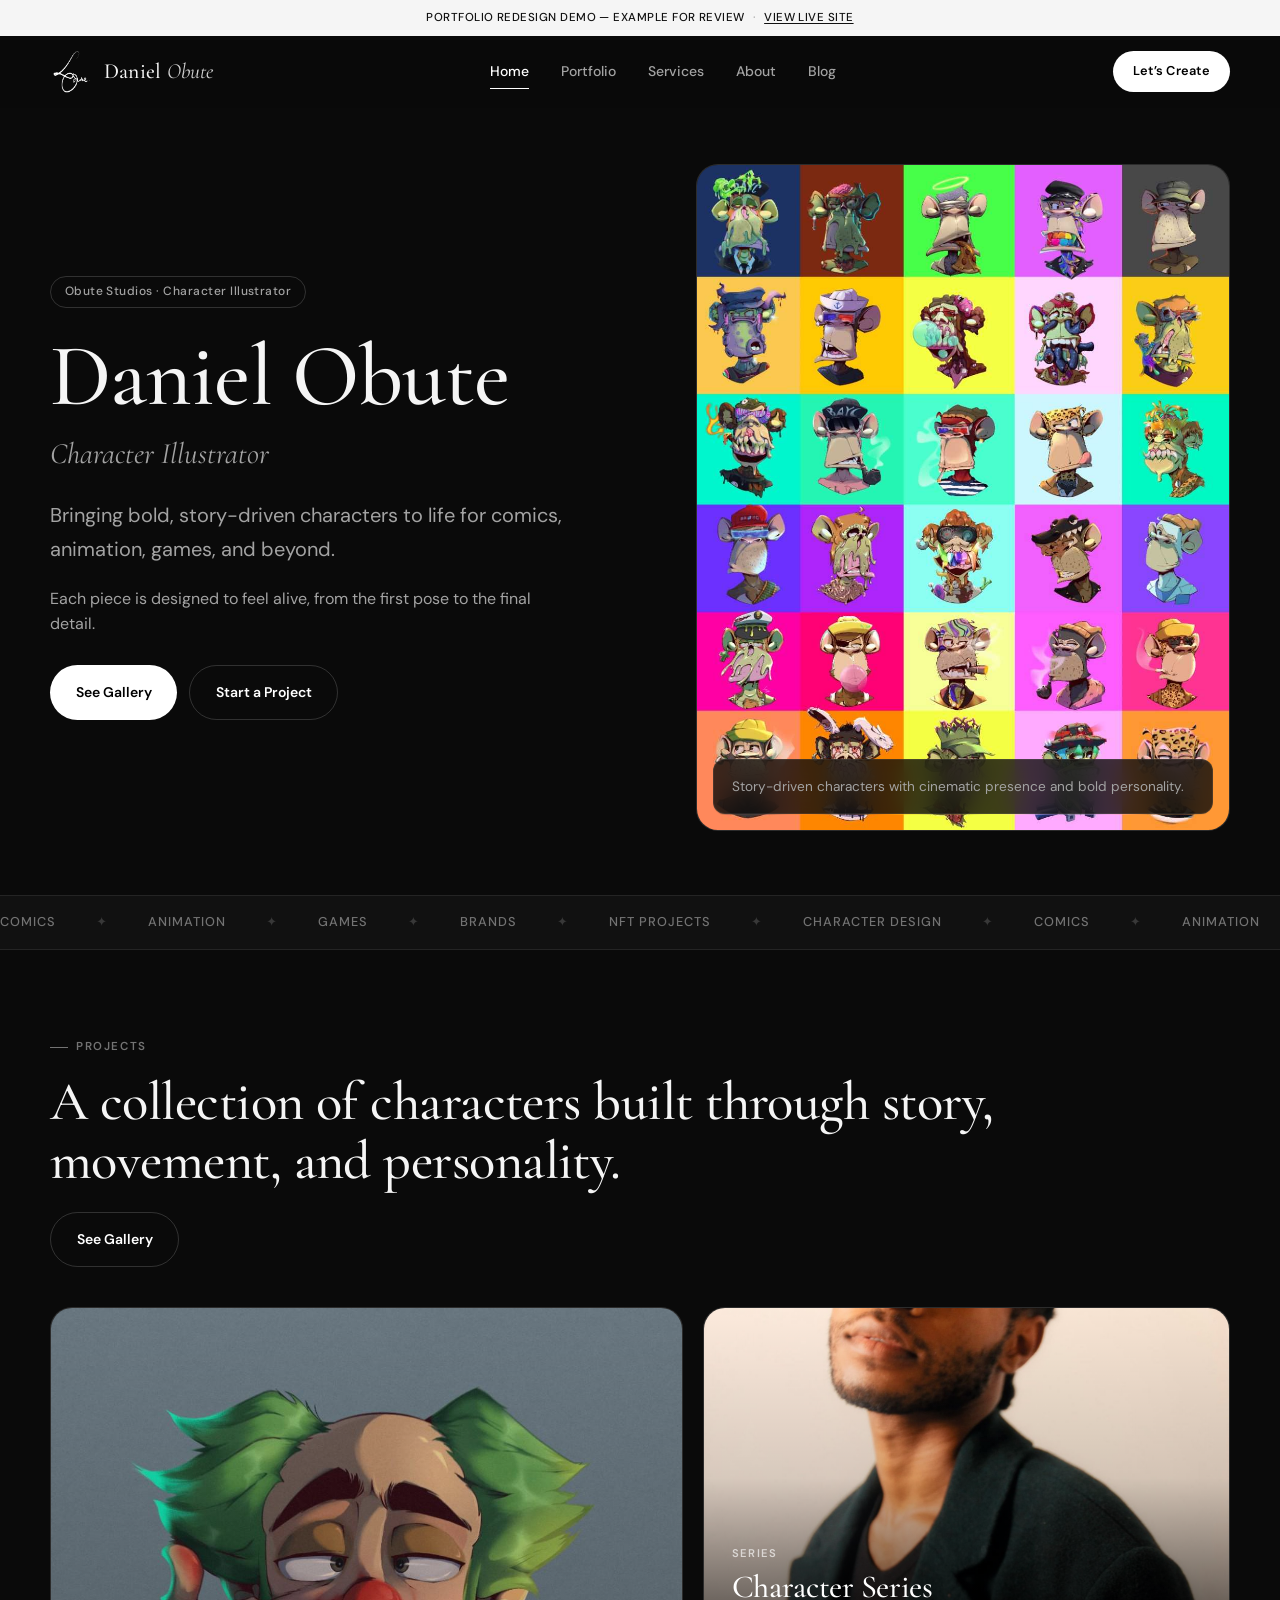
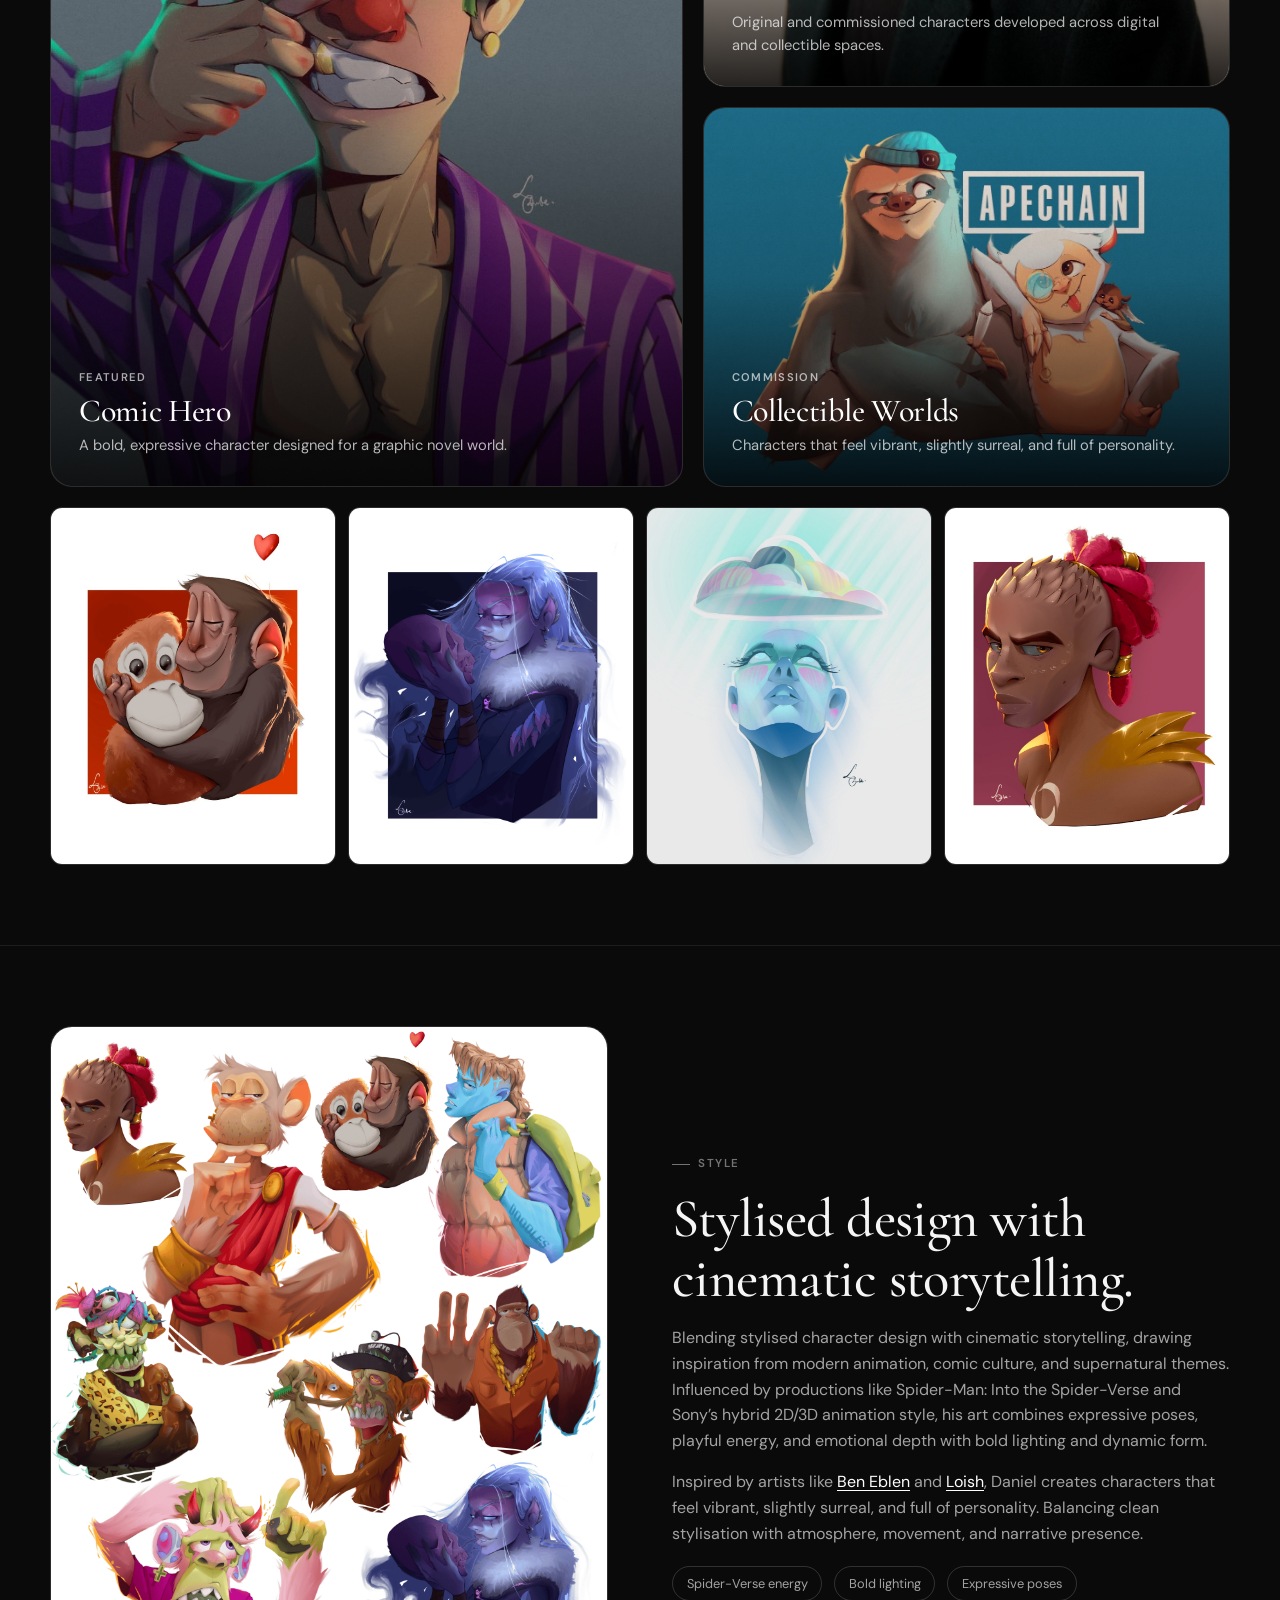
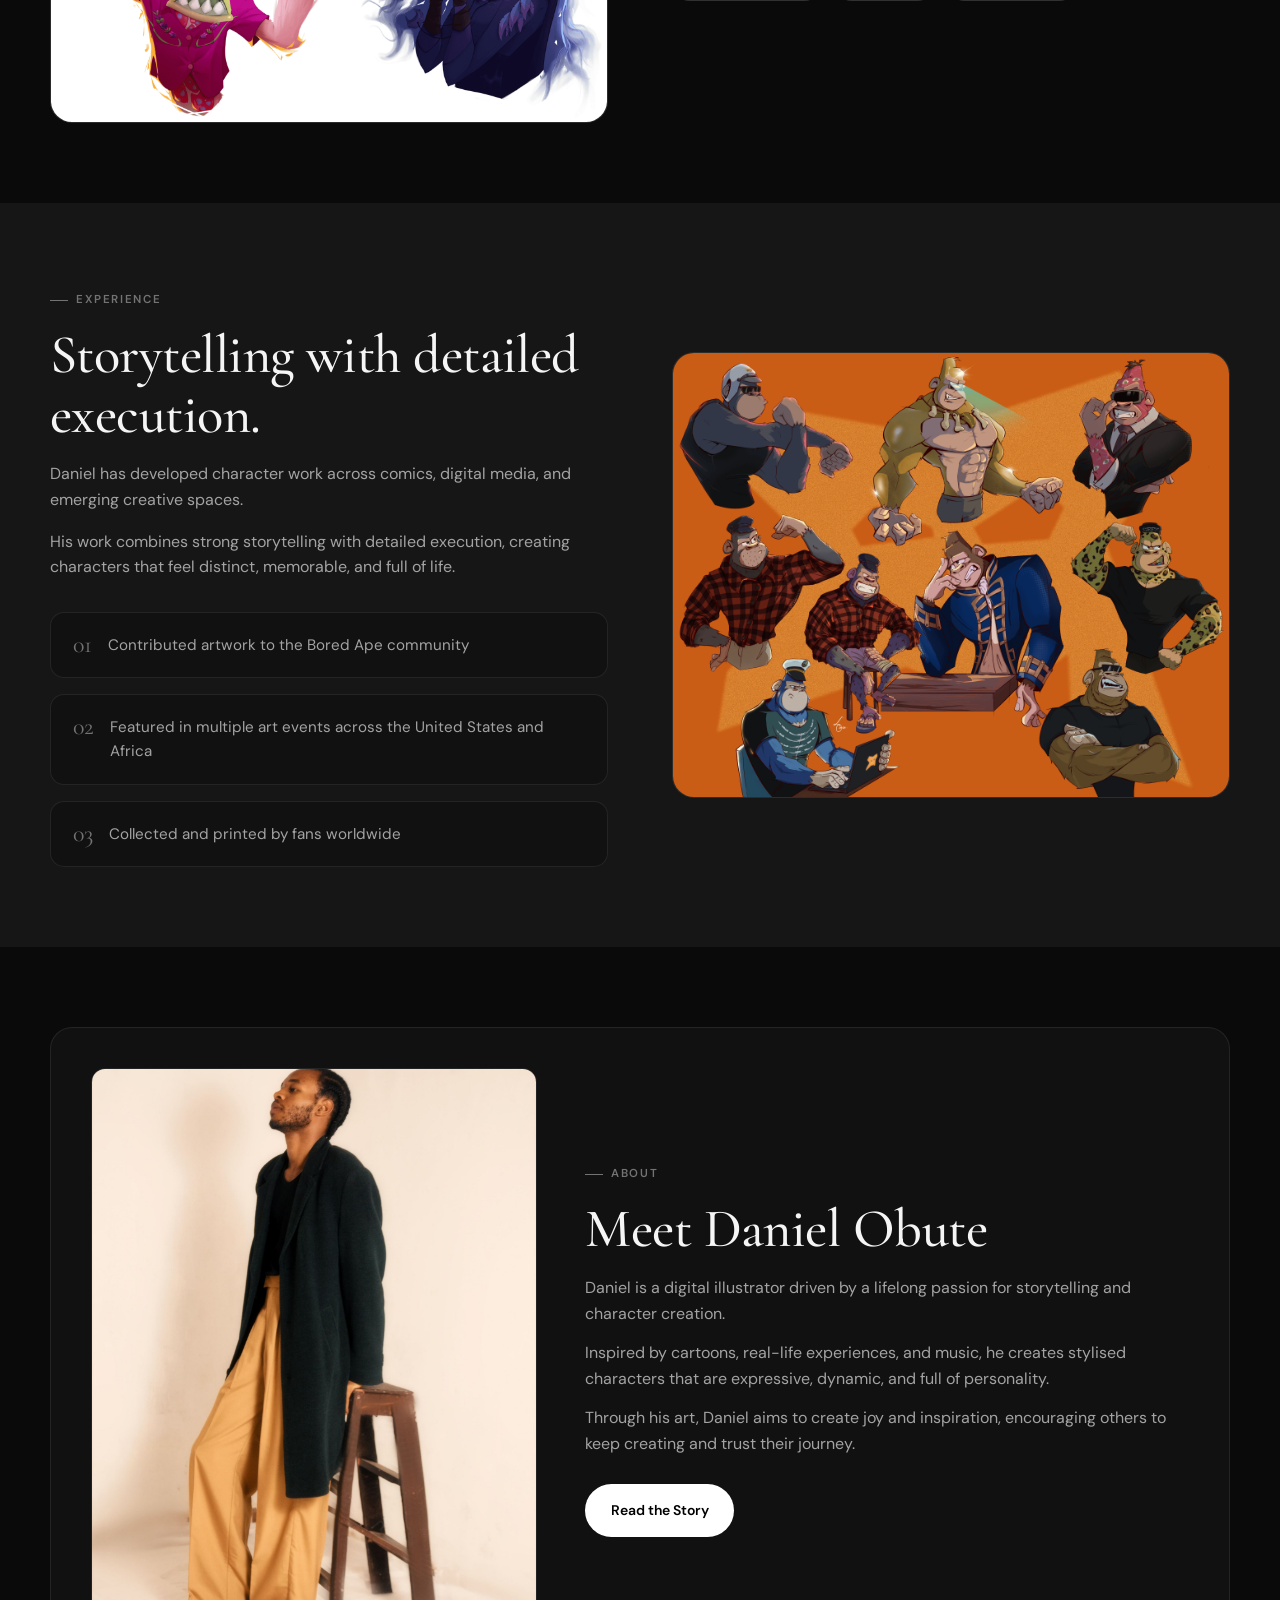
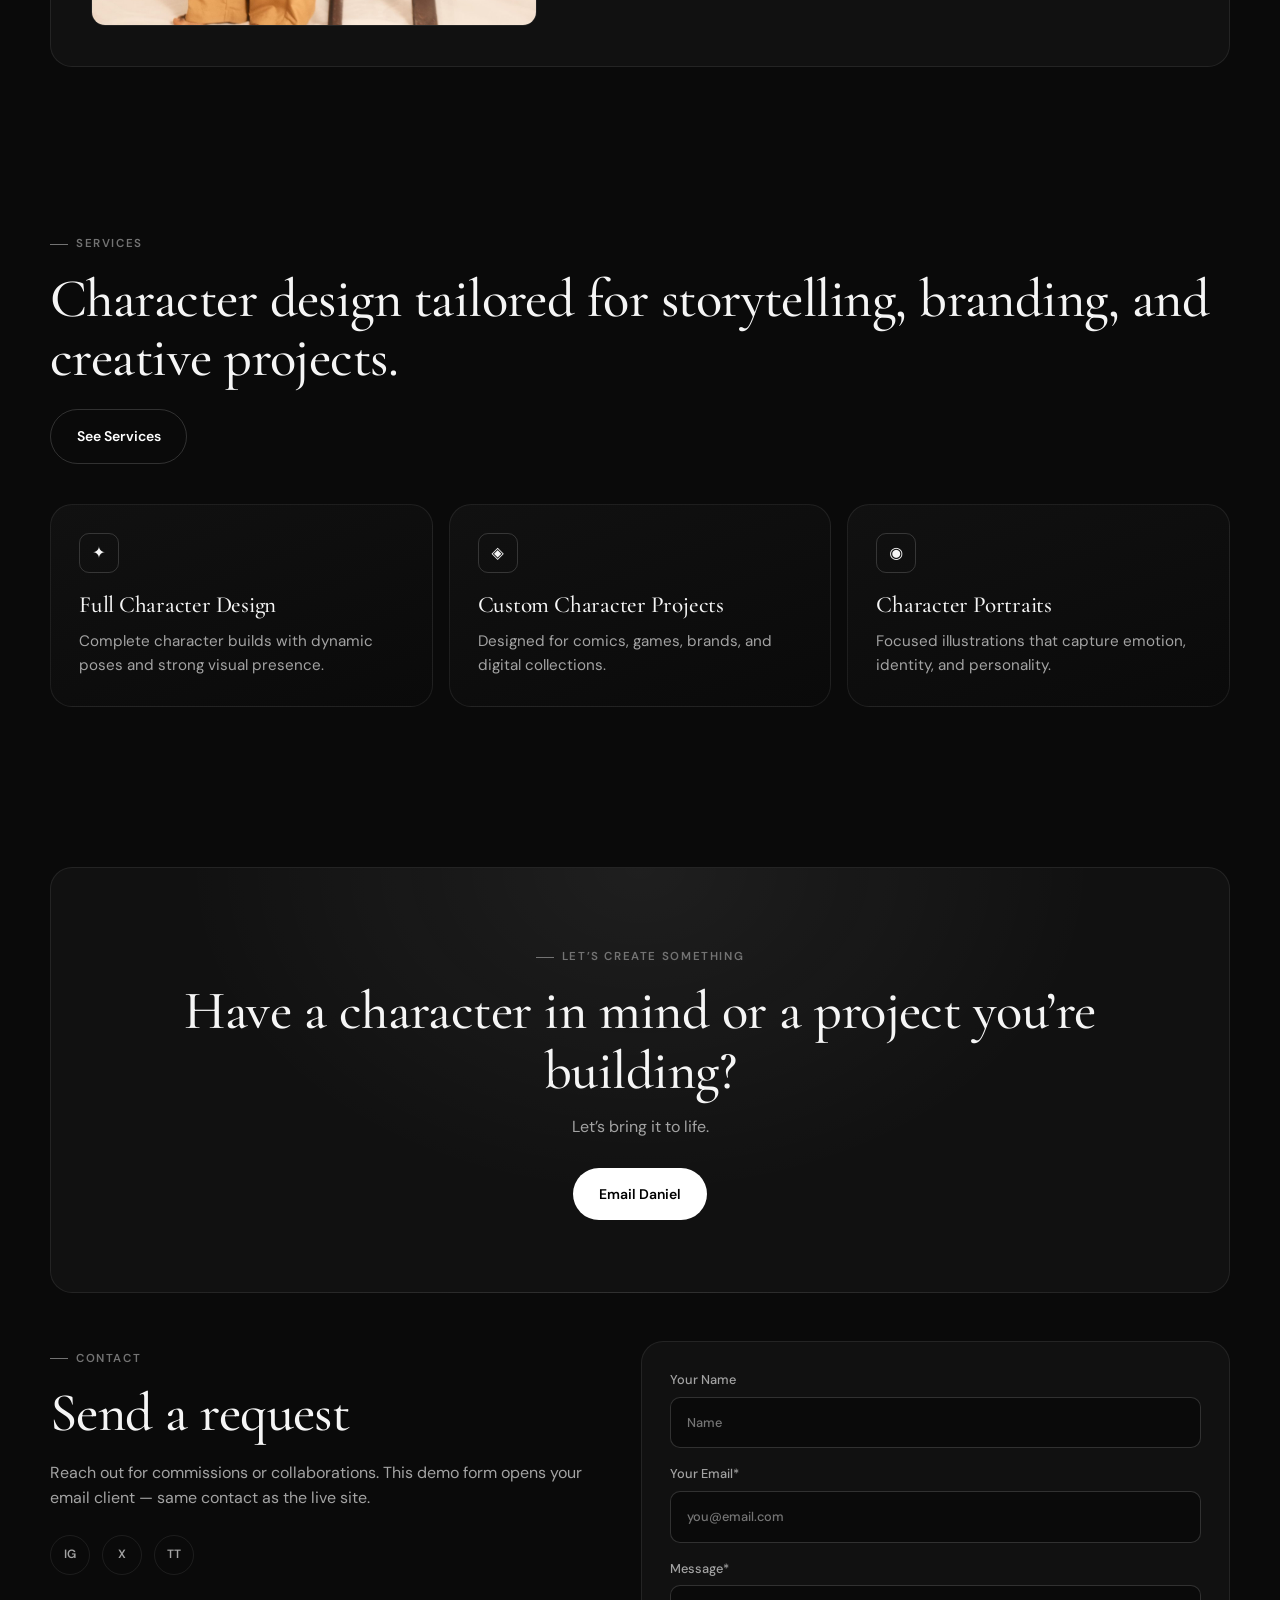
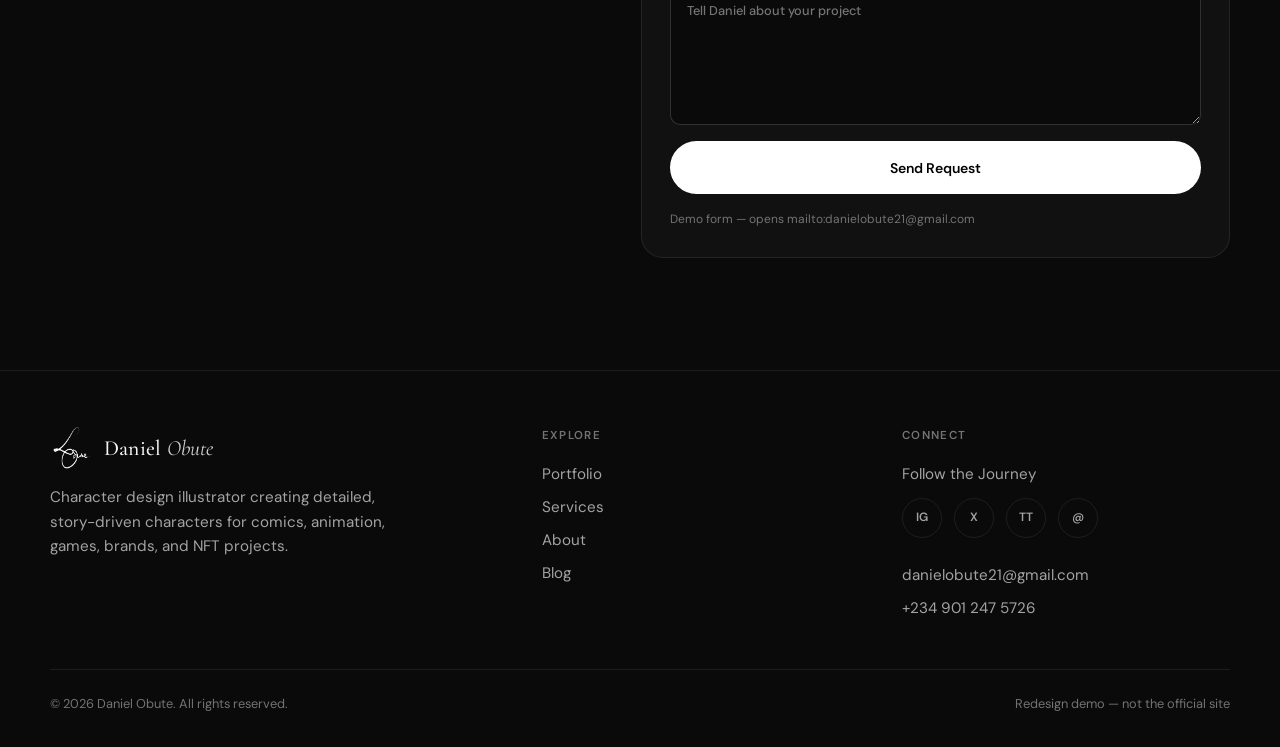
==== index.html @ 7ba425a8 "Premium portfolio redesign demo for Daniel Obute Static site reusing all original artwork from danie" ====
<!DOCTYPE html>
<html lang="en">
<head>
  <meta charset="utf-8" />
  <meta name="viewport" content="width=device-width, initial-scale=1" />
  <title>Daniel Obute — Character Design | Portfolio Redesign Demo</title>
  <meta name="description" content="Premium redesign demo of Daniel Obute / Obute Studios — character design for comics, animation, games, and beyond." />
  <meta name="robots" content="noindex, nofollow" />
  <link rel="icon" href="assets/signature-squ-blk-exMzPNkLRzjNOHaA.png" />
  <link rel="preconnect" href="https://fonts.googleapis.com" />
  <link rel="preconnect" href="https://fonts.gstatic.com" crossorigin />
  <link href="https://fonts.googleapis.com/css2?family=Cormorant+Garamond:ital,wght@0,400;0,500;0,600;1,400;1,500&family=DM+Sans:ital,opsz,wght@0,9..40,400;0,9..40,500;0,9..40,600;0,9..40,700;1,9..40,400&display=swap" rel="stylesheet" />
  <link rel="stylesheet" href="css/styles.css" />
</head>
<body>
  <div class="demo-banner" role="status">
    <span>Portfolio redesign demo — example for review</span>
    <span class="sep">·</span>
    <a href="https://danielobute.com" target="_blank" rel="noopener">View live site</a>
  </div>

  <header class="site-header">
    <div class="nav-inner">
      <a class="logo" href="index.html" aria-label="Obute Studios home">
        <img src="assets/signature-squ-blk-exMzPNkLRzjNOHaA.png" alt="Obute Studios logo" width="42" height="42" />
        <span class="logo-text">Daniel <em>Obute</em></span>
      </a>
      <nav class="nav-links" aria-label="Primary">
        <a href="index.html" class="active">Home</a>
        <a href="portfolio.html" >Portfolio</a>
        <a href="services.html" >Services</a>
        <a href="about.html" >About</a>
        <a href="blog.html" >Blog</a>
      </nav>
      <a class="nav-cta" href="index.html#contact">Let&rsquo;s Create</a>
      <button class="menu-toggle" type="button" aria-label="Open menu" aria-expanded="false">
        <span></span><span></span><span></span>
      </button>
    </div>
  </header>

  <div class="mobile-nav" aria-hidden="true">
    <div class="mobile-nav-panel">
      <button class="mobile-nav-close" type="button" aria-label="Close menu">×</button>
      <a href="index.html">Home</a>
      <a href="portfolio.html">Portfolio</a>
      <a href="services.html">Services</a>
      <a href="about.html">About</a>
      <a href="blog.html">Blog</a>
      <a class="mobile-cta" href="index.html#contact">Let&rsquo;s Create</a>
    </div>
  </div>

  <main>
    <section class="hero">
      <div class="container hero-grid">
        <div class="reveal">
          <span class="hero-tag">Obute Studios · Character Illustrator</span>
          <h1>Daniel Obute</h1>
          <p class="role">Character Illustrator</p>
          <p class="lede">Bringing bold, story-driven characters to life for comics, animation, games, and beyond.</p>
          <p class="muted" style="margin-top:1.25rem;max-width:32rem">Each piece is designed to feel alive, from the first pose to the final detail.</p>
          <div class="btn-row">
            <a class="btn btn-primary" href="portfolio.html">See Gallery</a>
            <a class="btn btn-ghost" href="#contact">Start a Project</a>
          </div>
        </div>
        <div class="hero-visual reveal reveal-delay-2">
          <img src="assets/bayc-uKXCVYZlTJmMLQkg.jpeg" alt="Featured character artwork by Daniel Obute" width="900" height="1125" />
          <div class="float-card">Story-driven characters with cinematic presence and bold personality.</div>
        </div>
      </div>
    </section>

    <div class="marquee" aria-hidden="true">
      <div class="marquee-track">
        <span>Comics</span><span>Animation</span><span>Games</span><span>Brands</span><span>NFT Projects</span><span>Character Design</span>
        <span>Comics</span><span>Animation</span><span>Games</span><span>Brands</span><span>NFT Projects</span><span>Character Design</span>
      </div>
    </div>

    <section class="section" id="projects">
      <div class="container">
        <div class="section-head reveal">
          <div>
            <span class="eyebrow">Projects</span>
            <h2>A collection of characters built through story, movement, and personality.</h2>
          </div>
          <a class="btn btn-ghost" href="portfolio.html">See Gallery</a>
        </div>

        <div class="project-grid">
          <article class="project-card tall reveal">
            <img src="assets/punk-oFAqyACC28fpmMRw.jpeg" alt="Comic Hero character" />
            <div class="overlay">
              <span class="label">Featured</span>
              <h3>Comic Hero</h3>
              <p>A bold, expressive character designed for a graphic novel world.</p>
            </div>
          </article>
          <article class="project-card reveal reveal-delay-1">
            <img src="assets/daniel-2-1Gwg5QsgwYDkcsVp.jpeg" alt="Character series artwork" />
            <div class="overlay">
              <span class="label">Series</span>
              <h3>Character Series</h3>
              <p>Original and commissioned characters developed across digital and collectible spaces.</p>
            </div>
          </article>
          <article class="project-card reveal reveal-delay-2">
            <img src="assets/sloothsxglyder-XEU5k24PQ6DCsHek.jpeg" alt="Character commission" />
            <div class="overlay">
              <span class="label">Commission</span>
              <h3>Collectible Worlds</h3>
              <p>Characters that feel vibrant, slightly surreal, and full of personality.</p>
            </div>
          </article>
        </div>

        <div class="gallery-preview reveal">
          <a href="portfolio.html"><img src="assets/monke-jK34Ys3BeiCkZhuh.jpeg" alt="Character art" /></a>
          <a href="portfolio.html"><img src="assets/comission-3-VOu4iOjhDTQTRav0.png" alt="Character art" /></a>
          <a href="portfolio.html"><img src="assets/bluerai-qsXhsSiEFHLcKeu7.jpeg" alt="Character art" /></a>
          <a href="portfolio.html"><img src="assets/untitled_artwork8-ZatfZInoZmrAqwly.jpeg" alt="Character art" /></a>
        </div>
      </div>
    </section>

    <hr class="divider" />

    <section class="section" id="style">
      <div class="container split">
        <div class="split-media reveal">
          <img src="assets/danielsstyle-comp-KuHAY0pomeybvStK.png" alt="Daniel Obute style collage" />
        </div>
        <div class="split-body reveal reveal-delay-1">
          <span class="eyebrow">Style</span>
          <h2>Stylised design with cinematic storytelling.</h2>
          <p class="muted">Blending stylised character design with cinematic storytelling, drawing inspiration from modern animation, comic culture, and supernatural themes. Influenced by productions like Spider-Man: Into the Spider-Verse and Sony’s hybrid 2D/3D animation style, his art combines expressive poses, playful energy, and emotional depth with bold lighting and dynamic form.</p>
          <p class="muted">Inspired by artists like <a href="https://www.beneblen.com/" target="_blank" rel="noopener" style="color:#fff;text-decoration:underline;text-underline-offset:3px">Ben Eblen</a> and <a href="https://loish.net/" target="_blank" rel="noopener" style="color:#fff;text-decoration:underline;text-underline-offset:3px">Loish</a>, Daniel creates characters that feel vibrant, slightly surreal, and full of personality. Balancing clean stylisation with atmosphere, movement, and narrative presence.</p>
          <div class="links">
            <span class="chip">Spider-Verse energy</span>
            <span class="chip">Bold lighting</span>
            <span class="chip">Expressive poses</span>
          </div>
        </div>
      </div>
    </section>

    <section class="section bg-soft" id="experience">
      <div class="container split reverse">
        <div class="split-media landscape reveal">
          <img src="assets/geez-08q10t8sSXyzizIz.png" alt="Character artwork showcase" />
        </div>
        <div class="split-body reveal reveal-delay-1">
          <span class="eyebrow">Experience</span>
          <h2>Storytelling with detailed execution.</h2>
          <p class="muted">Daniel has developed character work across comics, digital media, and emerging creative spaces.</p>
          <p class="muted">His work combines strong storytelling with detailed execution, creating characters that feel distinct, memorable, and full of life.</p>
          <div class="exp-list">
            <div class="exp-item"><span class="exp-num">01</span><p>Contributed artwork to the Bored Ape community</p></div>
            <div class="exp-item"><span class="exp-num">02</span><p>Featured in multiple art events across the United States and Africa</p></div>
            <div class="exp-item"><span class="exp-num">03</span><p>Collected and printed by fans worldwide</p></div>
          </div>
        </div>
      </div>
    </section>

    <section class="section" id="about-preview">
      <div class="container">
        <div class="about-band reveal">
          <div class="portrait">
            <img src="assets/daniel-3-cUCL9RxXWO0gQXsP.jpeg" alt="Daniel Obute" />
          </div>
          <div>
            <span class="eyebrow">About</span>
            <h2>Meet Daniel Obute</h2>
            <p>Daniel is a digital illustrator driven by a lifelong passion for storytelling and character creation.</p>
            <p>Inspired by cartoons, real-life experiences, and music, he creates stylised characters that are expressive, dynamic, and full of personality.</p>
            <p>Through his art, Daniel aims to create joy and inspiration, encouraging others to keep creating and trust their journey.</p>
            <div class="btn-row">
              <a class="btn btn-primary" href="about.html">Read the Story</a>
            </div>
          </div>
        </div>
      </div>
    </section>

    <section class="section" id="services-preview">
      <div class="container">
        <div class="section-head reveal">
          <div>
            <span class="eyebrow">Services</span>
            <h2>Character design tailored for storytelling, branding, and creative projects.</h2>
          </div>
          <a class="btn btn-ghost" href="services.html">See Services</a>
        </div>
        <div class="service-grid">
          <article class="service-card reveal">
            <div class="icon">✦</div>
            <h3>Full Character Design</h3>
            <p>Complete character builds with dynamic poses and strong visual presence.</p>
          </article>
          <article class="service-card reveal reveal-delay-1">
            <div class="icon">◈</div>
            <h3>Custom Character Projects</h3>
            <p>Designed for comics, games, brands, and digital collections.</p>
          </article>
          <article class="service-card reveal reveal-delay-2">
            <div class="icon">◉</div>
            <h3>Character Portraits</h3>
            <p>Focused illustrations that capture emotion, identity, and personality.</p>
          </article>
        </div>
      </div>
    </section>

    <section class="section" id="contact">
      <div class="container">
        <div class="cta-block reveal" style="margin-bottom:3rem">
          <span class="eyebrow" style="justify-content:center">Let&rsquo;s Create Something</span>
          <h2>Have a character in mind or a project you&rsquo;re building?</h2>
          <p>Let&rsquo;s bring it to life.</p>
          <a class="btn btn-primary" href="mailto:danielobute21@gmail.com">Email Daniel</a>
        </div>
        <div class="contact-grid">
          <div class="reveal">
            <span class="eyebrow">Contact</span>
            <h2>Send a request</h2>
            <p class="muted" style="margin-top:1rem">Reach out for commissions or collaborations. This demo form opens your email client — same contact as the live site.</p>
            <div class="socials" style="margin-top:1.5rem">
              <a href="https://www.instagram.com/danielobutee" target="_blank" rel="noopener">IG</a>
              <a href="https://x.com/danielgenius81" target="_blank" rel="noopener">X</a>
              <a href="https://www.tiktok.com/@danielobutee" target="_blank" rel="noopener">TT</a>
            </div>
          </div>
          <form class="form reveal reveal-delay-1" data-contact>
            <label>Your Name<input type="text" name="name" placeholder="Name" autocomplete="name" /></label>
            <label>Your Email*<input type="email" name="email" required placeholder="you@email.com" autocomplete="email" /></label>
            <label>Message*<textarea name="message" required placeholder="Tell Daniel about your project"></textarea></label>
            <button class="btn btn-primary" type="submit">Send Request</button>
            <p class="note">Demo form — opens mailto:danielobute21@gmail.com</p>
          </form>
        </div>
      </div>
    </section>
  </main>

  <footer class="site-footer">
    <div class="container">
      <div class="footer-grid">
        <div class="footer-brand">
          <a class="logo" href="index.html">
            <img src="assets/signature-squ-blk-exMzPNkLRzjNOHaA.png" alt="" width="42" height="42" />
            <span class="logo-text">Daniel <em>Obute</em></span>
          </a>
          <p>Character design illustrator creating detailed, story-driven characters for comics, animation, games, brands, and NFT projects.</p>
        </div>
        <div class="footer-col">
          <h5>Explore</h5>
          <a href="portfolio.html">Portfolio</a>
          <a href="services.html">Services</a>
          <a href="about.html">About</a>
          <a href="blog.html">Blog</a>
        </div>
        <div class="footer-col">
          <h5>Connect</h5>
          <p>Follow the Journey</p>
          <div class="socials" style="margin-top:0.75rem">
            <a href="https://www.instagram.com/danielobutee" target="_blank" rel="noopener" aria-label="Instagram">IG</a>
            <a href="https://x.com/danielgenius81" target="_blank" rel="noopener" aria-label="X">X</a>
            <a href="https://www.tiktok.com/@danielobutee" target="_blank" rel="noopener" aria-label="TikTok">TT</a>
            <a href="mailto:danielobute21@gmail.com" aria-label="Email">@</a>
          </div>
          <a href="mailto:danielobute21@gmail.com" style="margin-top:1rem">danielobute21@gmail.com</a>
          <a href="tel:+2349012475726">+234 901 247 5726</a>
        </div>
      </div>
      <div class="footer-bottom">
        <span>© 2026 Daniel Obute. All rights reserved.</span>
        <span>Redesign demo — not the official site</span>
      </div>
    </div>
  </footer>
  <script src="js/main.js"></script>
</body>
</html>
---- css/styles.css ----
/* Daniel Obute — Portfolio Redesign Demo */
:root {
  --bg: #0a0a0a;
  --bg-elevated: #111111;
  --bg-soft: #161616;
  --surface: #1a1a1a;
  --border: rgba(255,255,255,0.08);
  --border-strong: rgba(255,255,255,0.16);
  --text: #f5f5f5;
  --text-muted: #a3a3a3;
  --text-dim: #737373;
  --white: #ffffff;
  --black: #000000;
  --accent: #ffffff;
  --radius: 14px;
  --radius-lg: 22px;
  --nav-h: 72px;
  --demo-h: 36px;
  --max: 1180px;
  --ease: cubic-bezier(0.22, 1, 0.36, 1);
  --font-sans: "DM Sans", system-ui, -apple-system, sans-serif;
  --font-display: "Cormorant Garamond", Georgia, serif;
}

*, *::before, *::after { box-sizing: border-box; margin: 0; padding: 0; }
html { scroll-behavior: smooth; }
body {
  font-family: var(--font-sans);
  background: var(--bg);
  color: var(--text);
  line-height: 1.6;
  -webkit-font-smoothing: antialiased;
  overflow-x: hidden;
}
img { max-width: 100%; display: block; height: auto; }
a { color: inherit; text-decoration: none; }
button { font: inherit; cursor: pointer; border: none; background: none; color: inherit; }
ul { list-style: none; }

/* Demo banner */
.demo-banner {
  position: fixed; top: 0; left: 0; right: 0; z-index: 1000;
  height: var(--demo-h);
  display: flex; align-items: center; justify-content: center; gap: 0.5rem;
  background: #f5f5f5; color: #111;
  font-size: 0.72rem; font-weight: 500; letter-spacing: 0.04em;
  text-transform: uppercase;
}
.demo-banner a { text-decoration: underline; text-underline-offset: 2px; }
.demo-banner span.sep { opacity: 0.35; }

/* Header */
.site-header {
  position: sticky; top: var(--demo-h); z-index: 900;
  height: var(--nav-h);
  display: flex; align-items: center;
  background: rgba(10,10,10,0.82);
  backdrop-filter: blur(16px) saturate(1.2);
  -webkit-backdrop-filter: blur(16px) saturate(1.2);
  border-bottom: 1px solid transparent;
  transition: border-color 0.3s, background 0.3s;
}
.site-header.scrolled { border-bottom-color: var(--border); background: rgba(10,10,10,0.94); }
.nav-inner {
  width: min(100% - 2rem, var(--max));
  margin: 0 auto;
  display: flex; align-items: center; justify-content: space-between;
  gap: 1rem;
}
.logo {
  display: flex; align-items: center; gap: 0.75rem;
  font-weight: 500; letter-spacing: 0.02em;
}
.logo img {
  width: 42px; height: 42px; object-fit: contain;
  filter: invert(1);
}
.logo-text {
  font-family: var(--font-display);
  font-size: 1.35rem; font-weight: 500;
  letter-spacing: 0.01em;
}
.logo-text em { font-style: italic; font-weight: 400; opacity: 0.85; }

.nav-links {
  display: none; align-items: center; gap: 2rem;
}
.nav-links a {
  font-size: 0.875rem; font-weight: 500;
  color: var(--text-muted);
  transition: color 0.25s;
  position: relative;
}
.nav-links a:hover, .nav-links a.active { color: var(--white); }
.nav-links a.active::after {
  content: ""; position: absolute; left: 0; right: 0; bottom: -6px;
  height: 1px; background: var(--white);
}
.nav-cta {
  display: none;
  padding: 0.65rem 1.25rem;
  background: var(--white); color: var(--black);
  border-radius: 999px;
  font-size: 0.8rem; font-weight: 600;
  letter-spacing: 0.02em;
  transition: transform 0.25s var(--ease), opacity 0.25s;
}
.nav-cta:hover { transform: translateY(-1px); opacity: 0.9; }

.menu-toggle {
  width: 44px; height: 44px;
  display: flex; flex-direction: column; align-items: center; justify-content: center; gap: 6px;
  border-radius: 10px; border: 1px solid var(--border);
}
.menu-toggle span {
  display: block; width: 18px; height: 1.5px; background: var(--white);
  transition: transform 0.3s var(--ease), opacity 0.3s;
}
.menu-toggle.open span:nth-child(1) { transform: translateY(7.5px) rotate(45deg); }
.menu-toggle.open span:nth-child(2) { opacity: 0; }
.menu-toggle.open span:nth-child(3) { transform: translateY(-7.5px) rotate(-45deg); }

/* Mobile drawer */
.mobile-nav {
  position: fixed; inset: 0; z-index: 950;
  background: rgba(0,0,0,0.55);
  opacity: 0; pointer-events: none;
  transition: opacity 0.35s;
}
.mobile-nav.open { opacity: 1; pointer-events: auto; }
.mobile-nav-panel {
  position: absolute; top: 0; right: 0;
  width: min(88vw, 360px); height: 100%;
  background: var(--bg-elevated);
  padding: calc(var(--demo-h) + 1.5rem) 1.75rem 2rem;
  transform: translateX(100%);
  transition: transform 0.4s var(--ease);
  display: flex; flex-direction: column; gap: 0.25rem;
  border-left: 1px solid var(--border);
}
.mobile-nav.open .mobile-nav-panel { transform: translateX(0); }
.mobile-nav-close {
  align-self: flex-end; margin-bottom: 1.5rem;
  width: 40px; height: 40px; border-radius: 50%;
  border: 1px solid var(--border);
  display: grid; place-items: center; font-size: 1.25rem;
}
.mobile-nav a {
  display: block; padding: 1rem 0;
  font-size: 1.35rem; font-weight: 500;
  border-bottom: 1px solid var(--border);
  font-family: var(--font-display);
}
.mobile-nav .mobile-cta {
  margin-top: auto;
  text-align: center;
  padding: 1rem;
  background: var(--white); color: var(--black);
  border-radius: 999px; font-weight: 600;
  border: none; font-family: var(--font-sans); font-size: 0.95rem;
}

@media (min-width: 900px) {
  .nav-links, .nav-cta { display: flex; }
  .menu-toggle { display: none; }
}

/* Layout helpers */
.container { width: min(100% - 2rem, var(--max)); margin: 0 auto; }
.section { padding: 5rem 0; }
.section-lg { padding: 6.5rem 0; }
.eyebrow {
  display: inline-flex; align-items: center; gap: 0.5rem;
  font-size: 0.72rem; font-weight: 600;
  letter-spacing: 0.14em; text-transform: uppercase;
  color: var(--text-dim); margin-bottom: 1rem;
}
.eyebrow::before {
  content: ""; width: 18px; height: 1px; background: var(--text-dim);
}
h1, h2, h3, .display {
  font-family: var(--font-display);
  font-weight: 500; line-height: 1.1; letter-spacing: -0.01em;
}
h1 { font-size: clamp(3rem, 9vw, 5.5rem); }
h2 { font-size: clamp(2.1rem, 5vw, 3.4rem); }
h3 { font-size: clamp(1.5rem, 3vw, 2rem); }
.lede {
  font-size: clamp(1.05rem, 2vw, 1.25rem);
  color: var(--text-muted); max-width: 36rem; line-height: 1.7;
}
.muted { color: var(--text-muted); }
.dim { color: var(--text-dim); }

.btn {
  display: inline-flex; align-items: center; justify-content: center; gap: 0.5rem;
  padding: 0.95rem 1.6rem;
  border-radius: 999px;
  font-size: 0.875rem; font-weight: 600;
  transition: transform 0.25s var(--ease), background 0.25s, color 0.25s, border-color 0.25s;
}
.btn:hover { transform: translateY(-2px); }
.btn-primary { background: var(--white); color: var(--black); }
.btn-primary:hover { background: #e8e8e8; }
.btn-ghost {
  border: 1px solid var(--border-strong);
  color: var(--white);
}
.btn-ghost:hover { border-color: var(--white); background: rgba(255,255,255,0.04); }
.btn-row { display: flex; flex-wrap: wrap; gap: 0.75rem; margin-top: 1.75rem; }

/* Reveal animations */
.reveal {
  opacity: 0; transform: translateY(28px);
  transition: opacity 0.8s var(--ease), transform 0.8s var(--ease);
}
.reveal.in { opacity: 1; transform: none; }
.reveal-delay-1 { transition-delay: 0.1s; }
.reveal-delay-2 { transition-delay: 0.2s; }
.reveal-delay-3 { transition-delay: 0.3s; }

/* Hero */
.hero {
  padding: 3.5rem 0 4rem;
  position: relative;
}
.hero-grid {
  display: grid; gap: 2.5rem; align-items: center;
}
@media (min-width: 900px) {
  .hero-grid { grid-template-columns: 1.05fr 0.95fr; gap: 3.5rem; }
}
.hero-tag {
  display: inline-block;
  padding: 0.35rem 0.85rem;
  border: 1px solid var(--border-strong);
  border-radius: 999px;
  font-size: 0.75rem; font-weight: 500;
  color: var(--text-muted);
  margin-bottom: 1.25rem;
  letter-spacing: 0.04em;
}
.hero h1 { margin-bottom: 0.35rem; }
.hero .role {
  font-family: var(--font-display);
  font-style: italic;
  font-size: clamp(1.35rem, 3vw, 1.85rem);
  color: var(--text-muted);
  margin-bottom: 1.25rem;
}
.hero-visual {
  position: relative;
  border-radius: var(--radius-lg);
  overflow: hidden;
  aspect-ratio: 4/5;
  background: var(--surface);
  border: 1px solid var(--border);
}
.hero-visual img {
  width: 100%; height: 100%; object-fit: cover;
  transition: transform 1.2s var(--ease);
}
.hero-visual:hover img { transform: scale(1.04); }
.hero-visual .float-card {
  position: absolute; left: 1rem; bottom: 1rem; right: 1rem;
  padding: 1rem 1.15rem;
  background: rgba(10,10,10,0.78);
  backdrop-filter: blur(12px);
  border: 1px solid var(--border);
  border-radius: 12px;
  font-size: 0.85rem; color: var(--text-muted);
}

/* Marquee strip */
.marquee {
  border-block: 1px solid var(--border);
  padding: 1rem 0;
  overflow: hidden;
  background: var(--bg-elevated);
}
.marquee-track {
  display: flex; gap: 2.5rem; width: max-content;
  animation: marquee 32s linear infinite;
  font-size: 0.8rem; font-weight: 500;
  letter-spacing: 0.08em; text-transform: uppercase;
  color: var(--text-dim);
}
.marquee-track span::after {
  content: "✦"; margin-left: 2.5rem; opacity: 0.4;
}
@keyframes marquee {
  from { transform: translateX(0); }
  to { transform: translateX(-50%); }
}

/* Project cards */
.section-head {
  display: flex; flex-wrap: wrap; align-items: end;
  justify-content: space-between; gap: 1.25rem;
  margin-bottom: 2.5rem;
}
.project-grid {
  display: grid; gap: 1.25rem;
}
@media (min-width: 700px) {
  .project-grid { grid-template-columns: 1.2fr 1fr; }
}
.project-card {
  position: relative;
  border-radius: var(--radius-lg);
  overflow: hidden;
  background: var(--surface);
  border: 1px solid var(--border);
  min-height: 380px;
}
.project-card.tall { min-height: 480px; }
@media (min-width: 700px) {
  .project-card.tall { grid-row: span 2; min-height: 100%; }
}
.project-card img {
  width: 100%; height: 100%; object-fit: cover;
  position: absolute; inset: 0;
  transition: transform 0.8s var(--ease);
}
.project-card:hover img { transform: scale(1.05); }
.project-card .overlay {
  position: absolute; inset: 0;
  background: linear-gradient(to top, rgba(0,0,0,0.85) 0%, rgba(0,0,0,0.15) 55%, transparent 100%);
  display: flex; flex-direction: column; justify-content: flex-end;
  padding: 1.75rem;
}
.project-card .label {
  font-size: 0.7rem; font-weight: 600;
  letter-spacing: 0.12em; text-transform: uppercase;
  color: rgba(255,255,255,0.65); margin-bottom: 0.4rem;
}
.project-card h3 { color: var(--white); margin-bottom: 0.4rem; }
.project-card p { color: rgba(255,255,255,0.7); font-size: 0.92rem; max-width: 28rem; }

.gallery-preview {
  display: grid;
  grid-template-columns: repeat(2, 1fr);
  gap: 0.75rem;
  margin-top: 1.25rem;
}
@media (min-width: 700px) {
  .gallery-preview { grid-template-columns: repeat(4, 1fr); }
}
.gallery-preview a {
  border-radius: 12px; overflow: hidden;
  aspect-ratio: 4/5;
  border: 1px solid var(--border);
  background: var(--surface);
}
.gallery-preview img {
  width: 100%; height: 100%; object-fit: cover;
  transition: transform 0.6s var(--ease);
}
.gallery-preview a:hover img { transform: scale(1.06); }

/* Split sections */
.split {
  display: grid; gap: 2.5rem; align-items: center;
}
@media (min-width: 900px) {
  .split { grid-template-columns: 1fr 1fr; gap: 4rem; }
  .split.reverse > :first-child { order: 2; }
}
.split-media {
  border-radius: var(--radius-lg);
  overflow: hidden;
  border: 1px solid var(--border);
  background: var(--surface);
  aspect-ratio: 4/5;
}
.split-media.landscape { aspect-ratio: 5/4; }
.split-media img { width: 100%; height: 100%; object-fit: cover; }
.split-body h2 { margin-bottom: 1rem; }
.split-body p + p { margin-top: 1rem; }
.split-body .links { margin-top: 1.25rem; display: flex; flex-wrap: wrap; gap: 0.75rem; }
.chip {
  display: inline-flex; padding: 0.4rem 0.85rem;
  border: 1px solid var(--border-strong);
  border-radius: 999px; font-size: 0.8rem; color: var(--text-muted);
}
.chip a { color: var(--white); text-decoration: underline; text-underline-offset: 3px; }

/* Experience */
.exp-list { display: grid; gap: 1rem; margin-top: 2rem; }
.exp-item {
  display: grid; grid-template-columns: auto 1fr; gap: 1rem;
  padding: 1.25rem 1.35rem;
  border: 1px solid var(--border);
  border-radius: var(--radius);
  background: var(--bg-elevated);
  transition: border-color 0.3s, transform 0.3s var(--ease);
}
.exp-item:hover { border-color: var(--border-strong); transform: translateX(4px); }
.exp-num {
  font-family: var(--font-display);
  font-size: 1.5rem; color: var(--text-dim);
  line-height: 1;
}
.exp-item p { color: var(--text-muted); font-size: 0.95rem; }

/* Services cards */
.service-grid {
  display: grid; gap: 1rem;
  margin-top: 2.5rem;
}
@media (min-width: 700px) {
  .service-grid { grid-template-columns: repeat(3, 1fr); }
}
.service-card {
  padding: 1.75rem;
  border: 1px solid var(--border);
  border-radius: var(--radius-lg);
  background: linear-gradient(160deg, var(--bg-elevated), var(--bg));
  transition: border-color 0.3s, transform 0.3s var(--ease);
  height: 100%;
}
.service-card:hover { border-color: var(--border-strong); transform: translateY(-4px); }
.service-card .icon {
  width: 40px; height: 40px; border-radius: 10px;
  border: 1px solid var(--border-strong);
  display: grid; place-items: center;
  margin-bottom: 1.25rem; font-size: 1rem;
}
.service-card h3 { font-size: 1.45rem; margin-bottom: 0.65rem; }
.service-card p { color: var(--text-muted); font-size: 0.95rem; }
.service-card .price {
  margin-top: 1.25rem; padding-top: 1rem;
  border-top: 1px solid var(--border);
  font-size: 0.85rem; font-weight: 600; color: var(--white);
}

/* About band */
.about-band {
  display: grid; gap: 2rem;
  padding: 2rem;
  border-radius: var(--radius-lg);
  border: 1px solid var(--border);
  background: var(--bg-elevated);
}
@media (min-width: 800px) {
  .about-band { grid-template-columns: 0.85fr 1.15fr; align-items: center; padding: 2.5rem; gap: 3rem; }
}
.about-band .portrait {
  border-radius: var(--radius);
  overflow: hidden; aspect-ratio: 4/5;
  border: 1px solid var(--border);
}
.about-band .portrait img { width: 100%; height: 100%; object-fit: cover; }
.about-band h2 { margin-bottom: 1rem; }
.about-band p { color: var(--text-muted); }
.about-band p + p { margin-top: 0.85rem; }

/* CTA */
.cta-block {
  text-align: center;
  padding: 4.5rem 2rem;
  border-radius: var(--radius-lg);
  border: 1px solid var(--border);
  background:
    radial-gradient(ellipse at 50% 0%, rgba(255,255,255,0.06), transparent 55%),
    var(--bg-elevated);
}
.cta-block h2 { margin-bottom: 0.75rem; }
.cta-block p { color: var(--text-muted); max-width: 28rem; margin: 0 auto 1.75rem; }

/* Contact form */
.contact-grid {
  display: grid; gap: 2.5rem;
}
@media (min-width: 800px) {
  .contact-grid { grid-template-columns: 1fr 1.1fr; gap: 3.5rem; }
}
.form {
  display: grid; gap: 1rem;
  padding: 1.75rem;
  border: 1px solid var(--border);
  border-radius: var(--radius-lg);
  background: var(--bg-elevated);
}
.form label {
  display: grid; gap: 0.4rem;
  font-size: 0.8rem; font-weight: 500; color: var(--text-muted);
}
.form input, .form textarea {
  width: 100%;
  padding: 0.9rem 1rem;
  border-radius: 10px;
  border: 1px solid var(--border-strong);
  background: var(--bg);
  color: var(--white);
  font: inherit;
  outline: none;
  transition: border-color 0.25s;
}
.form input:focus, .form textarea:focus { border-color: rgba(255,255,255,0.4); }
.form textarea { min-height: 140px; resize: vertical; }
.form .note { font-size: 0.75rem; color: var(--text-dim); }

/* Testimonials */
.testimonial-grid {
  display: grid; gap: 1rem;
  margin-top: 2.5rem;
}
@media (min-width: 800px) {
  .testimonial-grid { grid-template-columns: repeat(2, 1fr); }
}
.quote-card {
  padding: 1.75rem;
  border-radius: var(--radius-lg);
  border: 1px solid var(--border);
  background: var(--bg-elevated);
}
.quote-card p {
  font-family: var(--font-display);
  font-size: 1.2rem; line-height: 1.45;
  color: var(--text);
  margin-bottom: 1.25rem;
}
.quote-card .who {
  font-size: 0.85rem; font-weight: 600; color: var(--text-muted);
  font-family: var(--font-sans);
}

/* Portfolio page gallery */
.page-hero {
  padding: 3.5rem 0 2rem;
}
.page-hero h1 { margin-bottom: 0.75rem; }
.filter-bar {
  display: flex; flex-wrap: wrap; gap: 0.5rem;
  margin: 2rem 0 1.5rem;
}
.filter-btn {
  padding: 0.55rem 1rem;
  border-radius: 999px;
  border: 1px solid var(--border);
  font-size: 0.8rem; font-weight: 500; color: var(--text-muted);
  transition: all 0.25s;
}
.filter-btn:hover, .filter-btn.active {
  background: var(--white); color: var(--black); border-color: var(--white);
}
.masonry {
  columns: 1; column-gap: 1rem;
}
@media (min-width: 600px) { .masonry { columns: 2; } }
@media (min-width: 1000px) { .masonry { columns: 3; } }
.masonry-item {
  break-inside: avoid;
  margin-bottom: 1rem;
  border-radius: var(--radius);
  overflow: hidden;
  border: 1px solid var(--border);
  background: var(--surface);
  position: relative;
  cursor: zoom-in;
}
.masonry-item img {
  width: 100%; display: block;
  transition: transform 0.6s var(--ease);
}
.masonry-item:hover img { transform: scale(1.03); }
.masonry-item .cap {
  position: absolute; left: 0; right: 0; bottom: 0;
  padding: 1rem;
  background: linear-gradient(transparent, rgba(0,0,0,0.75));
  font-size: 0.75rem; color: rgba(255,255,255,0.8);
  opacity: 0; transition: opacity 0.3s;
}
.masonry-item:hover .cap { opacity: 1; }

/* Lightbox */
.lightbox {
  position: fixed; inset: 0; z-index: 1100;
  background: rgba(0,0,0,0.92);
  display: flex; align-items: center; justify-content: center;
  padding: 1.5rem;
  opacity: 0; pointer-events: none;
  transition: opacity 0.3s;
}
.lightbox.open { opacity: 1; pointer-events: auto; }
.lightbox img {
  max-width: min(96vw, 1100px);
  max-height: 90vh;
  object-fit: contain;
  border-radius: 8px;
}
.lightbox-close {
  position: absolute; top: calc(var(--demo-h) + 1rem); right: 1.25rem;
  width: 44px; height: 44px; border-radius: 50%;
  border: 1px solid var(--border-strong);
  background: rgba(255,255,255,0.06);
  font-size: 1.25rem;
}

/* Pricing row on services */
.price-grid {
  display: grid; gap: 1rem; margin-top: 2.5rem;
}
@media (min-width: 700px) { .price-grid { grid-template-columns: repeat(3, 1fr); } }
.price-card {
  padding: 2rem 1.75rem;
  border-radius: var(--radius-lg);
  border: 1px solid var(--border);
  background: var(--bg-elevated);
  display: flex; flex-direction: column;
}
.price-card.featured {
  border-color: rgba(255,255,255,0.35);
  background: linear-gradient(165deg, #1c1c1c, #0e0e0e);
}
.price-card .tier {
  font-size: 0.72rem; font-weight: 600;
  letter-spacing: 0.12em; text-transform: uppercase;
  color: var(--text-dim); margin-bottom: 0.75rem;
}
.price-card h3 { margin-bottom: 0.5rem; }
.price-card .amount {
  font-family: var(--font-display);
  font-size: 2.4rem; margin: 0.75rem 0 1rem;
}
.price-card p { color: var(--text-muted); font-size: 0.95rem; flex: 1; }
.price-card .btn { margin-top: 1.5rem; width: 100%; }

.client-strip {
  display: grid;
  grid-template-columns: repeat(2, 1fr);
  gap: 0.75rem;
  margin-top: 2rem;
}
@media (min-width: 700px) { .client-strip { grid-template-columns: repeat(4, 1fr); } }
.client-strip img {
  width: 100%; aspect-ratio: 1; object-fit: cover;
  border-radius: 12px; border: 1px solid var(--border);
}

/* Timeline / about extras */
.milestones {
  display: grid; gap: 1rem; margin-top: 2rem;
}
.milestone {
  padding: 1.25rem 1.35rem;
  border-left: 2px solid var(--border-strong);
  background: var(--bg-elevated);
  border-radius: 0 var(--radius) var(--radius) 0;
}
.milestone strong { display: block; margin-bottom: 0.25rem; }
.milestone p { color: var(--text-muted); font-size: 0.95rem; }

.process-grid {
  display: grid; gap: 1rem; margin-top: 2rem;
}
@media (min-width: 700px) { .process-grid { grid-template-columns: 1.2fr 1fr; } }
.process-grid .media {
  border-radius: var(--radius-lg); overflow: hidden;
  border: 1px solid var(--border); background: var(--surface);
  min-height: 280px;
}
.process-grid .media img { width: 100%; height: 100%; object-fit: cover; }

.photo-row {
  display: grid; grid-template-columns: repeat(3, 1fr); gap: 0.75rem; margin-top: 2rem;
}
.photo-row img {
  width: 100%; aspect-ratio: 3/4; object-fit: cover;
  border-radius: 12px; border: 1px solid var(--border);
}

/* Blog empty */
.empty-state {
  text-align: center; padding: 5rem 1.5rem;
  border: 1px dashed var(--border-strong);
  border-radius: var(--radius-lg);
  color: var(--text-muted);
}
.empty-state h2 { color: var(--white); margin-bottom: 0.75rem; }

/* Footer */
.site-footer {
  border-top: 1px solid var(--border);
  padding: 3.5rem 0 2rem;
  margin-top: 2rem;
}
.footer-grid {
  display: grid; gap: 2rem;
  margin-bottom: 2.5rem;
}
@media (min-width: 700px) {
  .footer-grid { grid-template-columns: 1.4fr 1fr 1fr; }
}
.footer-brand .logo img { filter: invert(1); }
.footer-brand p { color: var(--text-muted); margin-top: 1rem; max-width: 22rem; font-size: 0.95rem; }
.footer-col h5 {
  font-size: 0.72rem; font-weight: 600;
  letter-spacing: 0.12em; text-transform: uppercase;
  color: var(--text-dim); margin-bottom: 1rem;
  font-family: var(--font-sans);
}
.footer-col a, .footer-col p {
  display: block; color: var(--text-muted);
  font-size: 0.95rem; margin-bottom: 0.55rem;
  transition: color 0.25s;
}
.footer-col a:hover { color: var(--white); }
.footer-bottom {
  display: flex; flex-wrap: wrap; justify-content: space-between; gap: 0.75rem;
  padding-top: 1.5rem; border-top: 1px solid var(--border);
  font-size: 0.8rem; color: var(--text-dim);
}
.socials { display: flex; gap: 0.75rem; }
.socials a {
  width: 40px; height: 40px; border-radius: 50%;
  border: 1px solid var(--border);
  display: grid; place-items: center;
  font-size: 0.75rem; font-weight: 600;
  color: var(--text-muted);
  transition: border-color 0.25s, color 0.25s;
}
.socials a:hover { border-color: var(--white); color: var(--white); }

/* Offset for fixed demo banner */
body { padding-top: var(--demo-h); }

/* Utility */
.sr-only {
  position: absolute; width: 1px; height: 1px; padding: 0; margin: -1px;
  overflow: hidden; clip: rect(0,0,0,0); border: 0;
}
.bg-soft { background: var(--bg-soft); }
.divider { height: 1px; background: var(--border); border: none; margin: 0; }
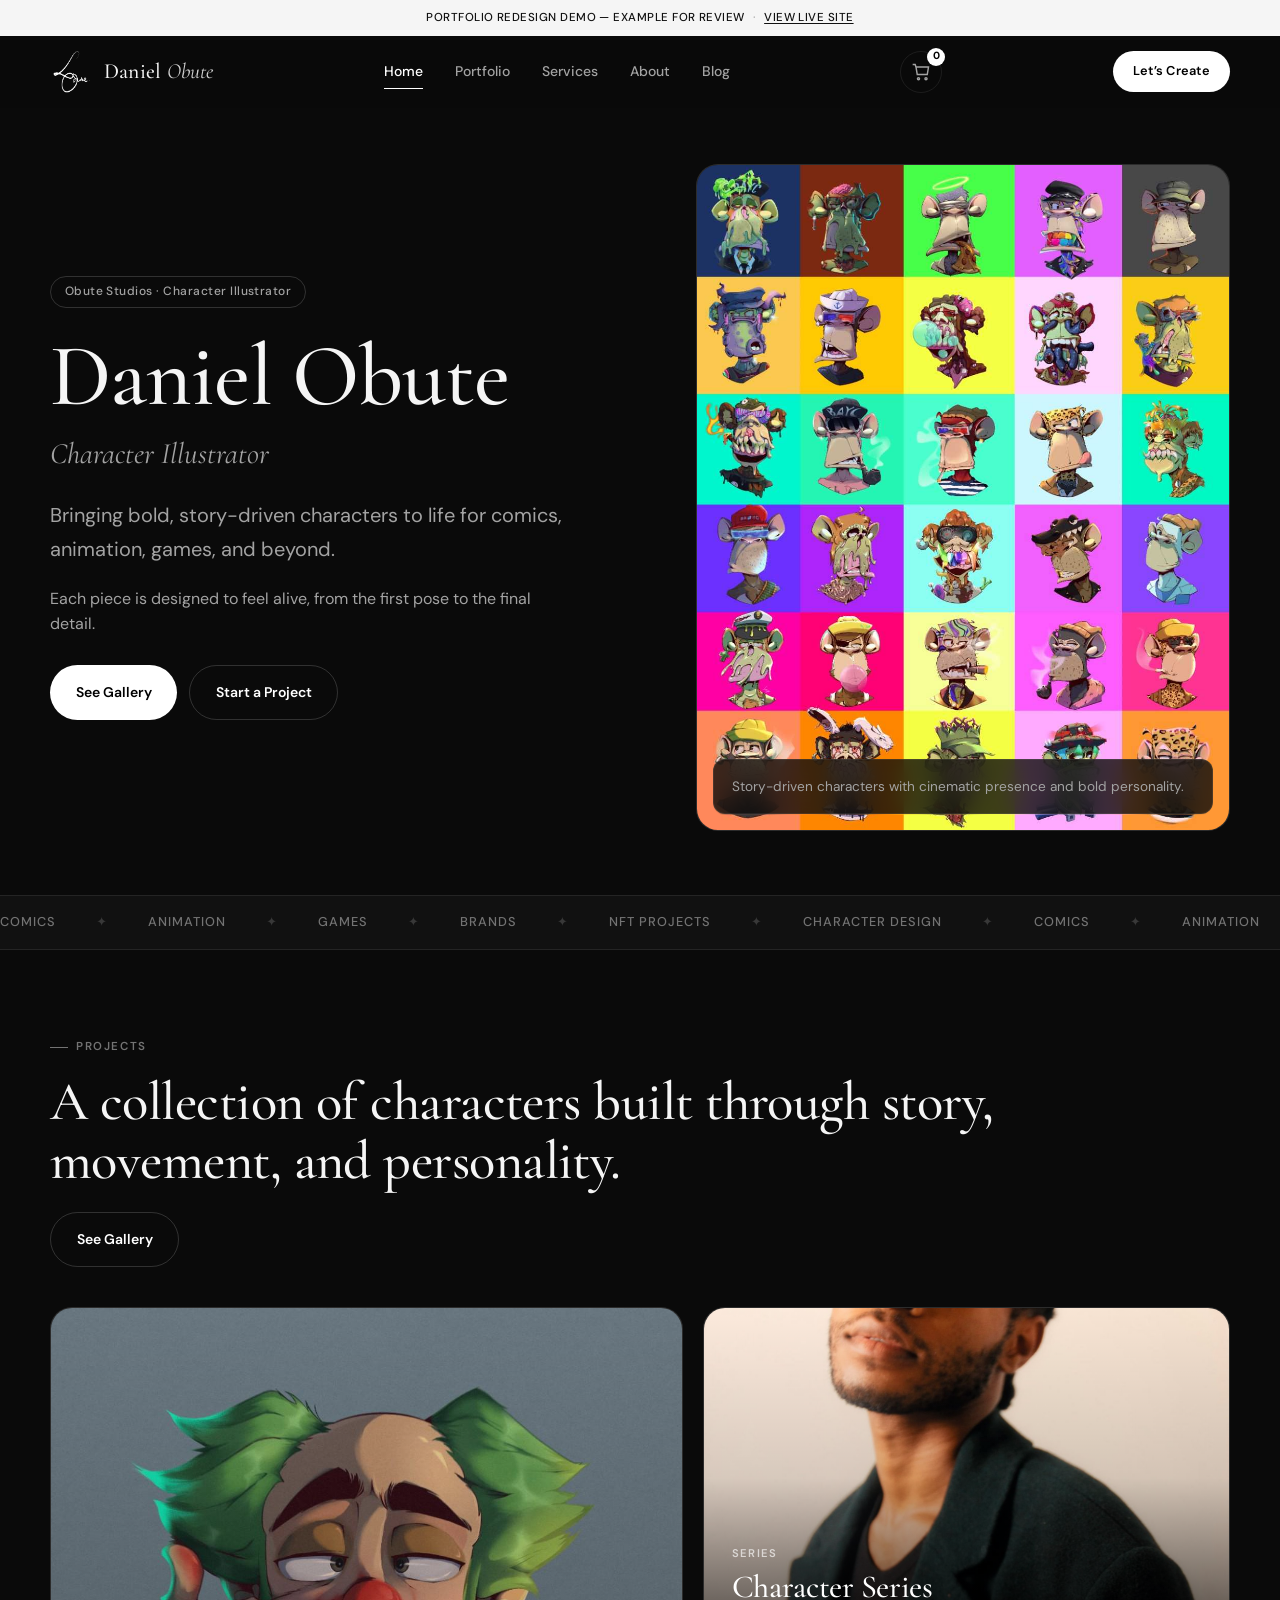
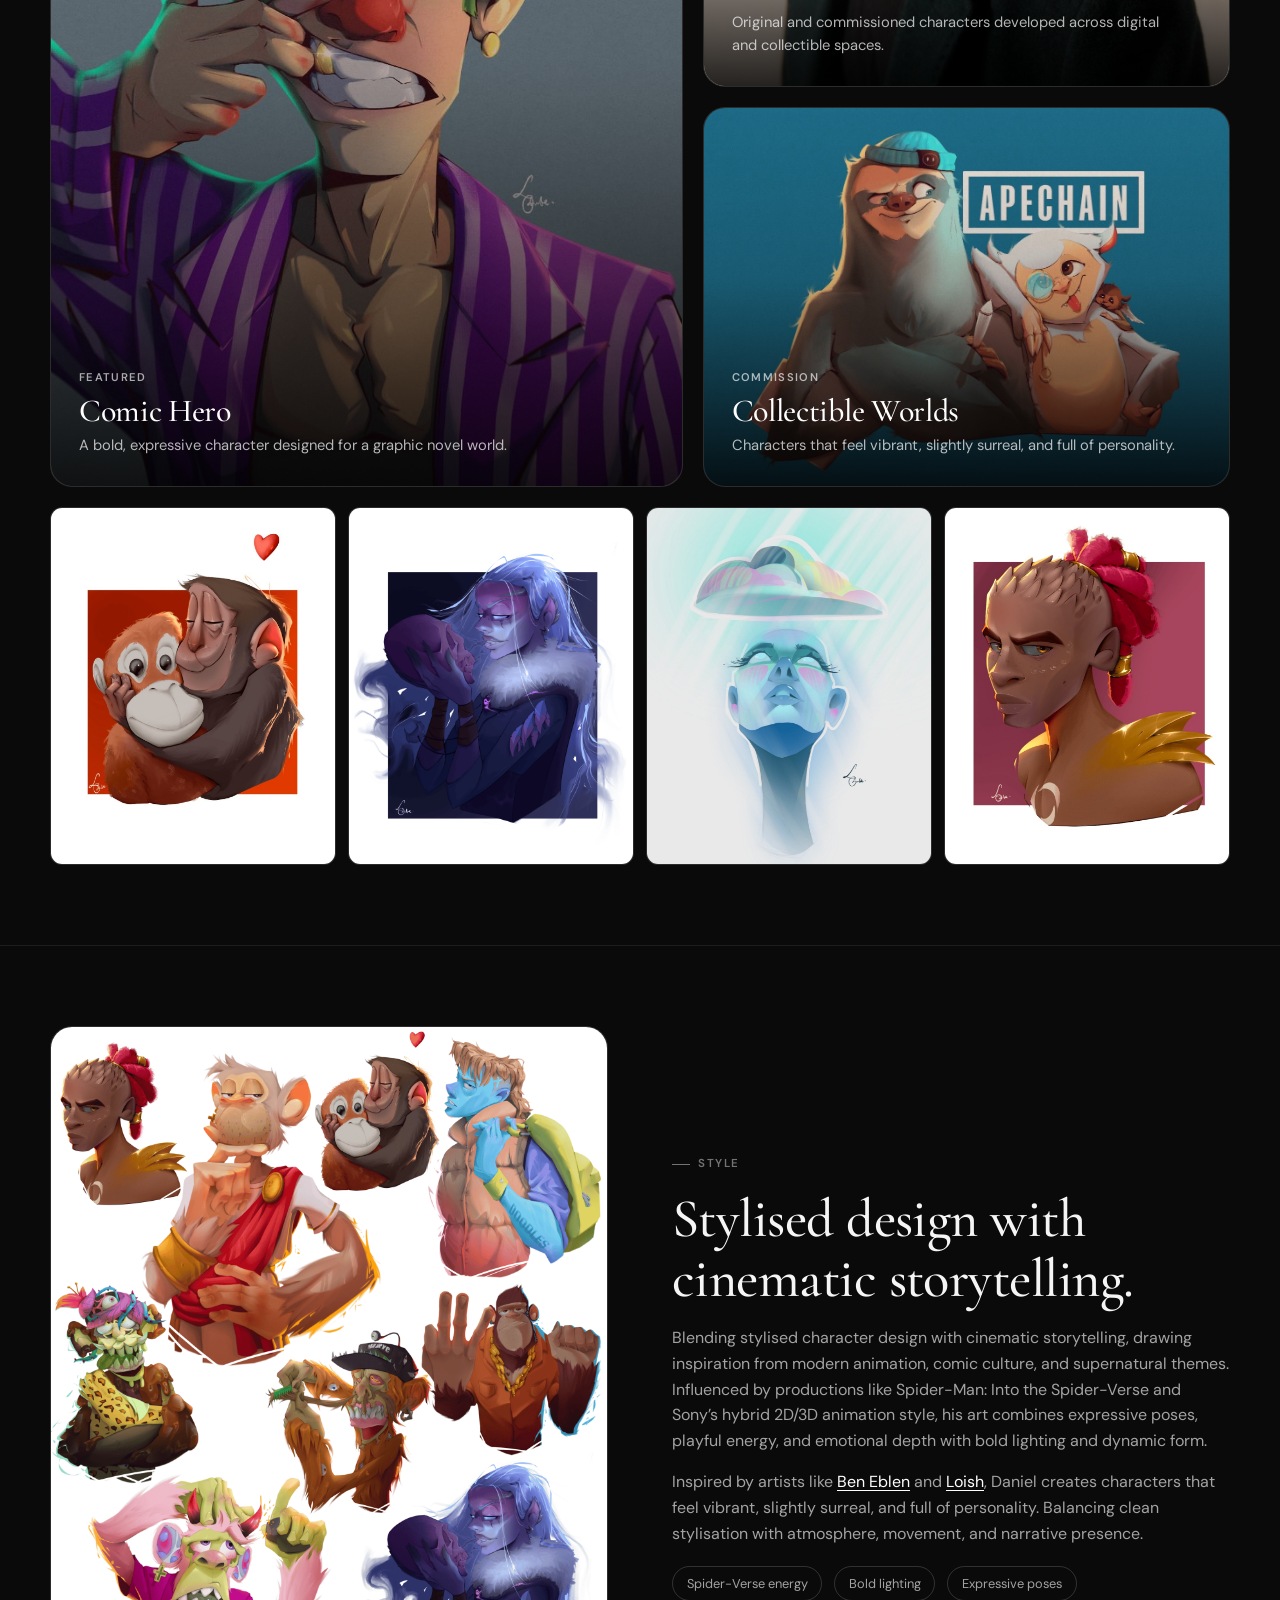
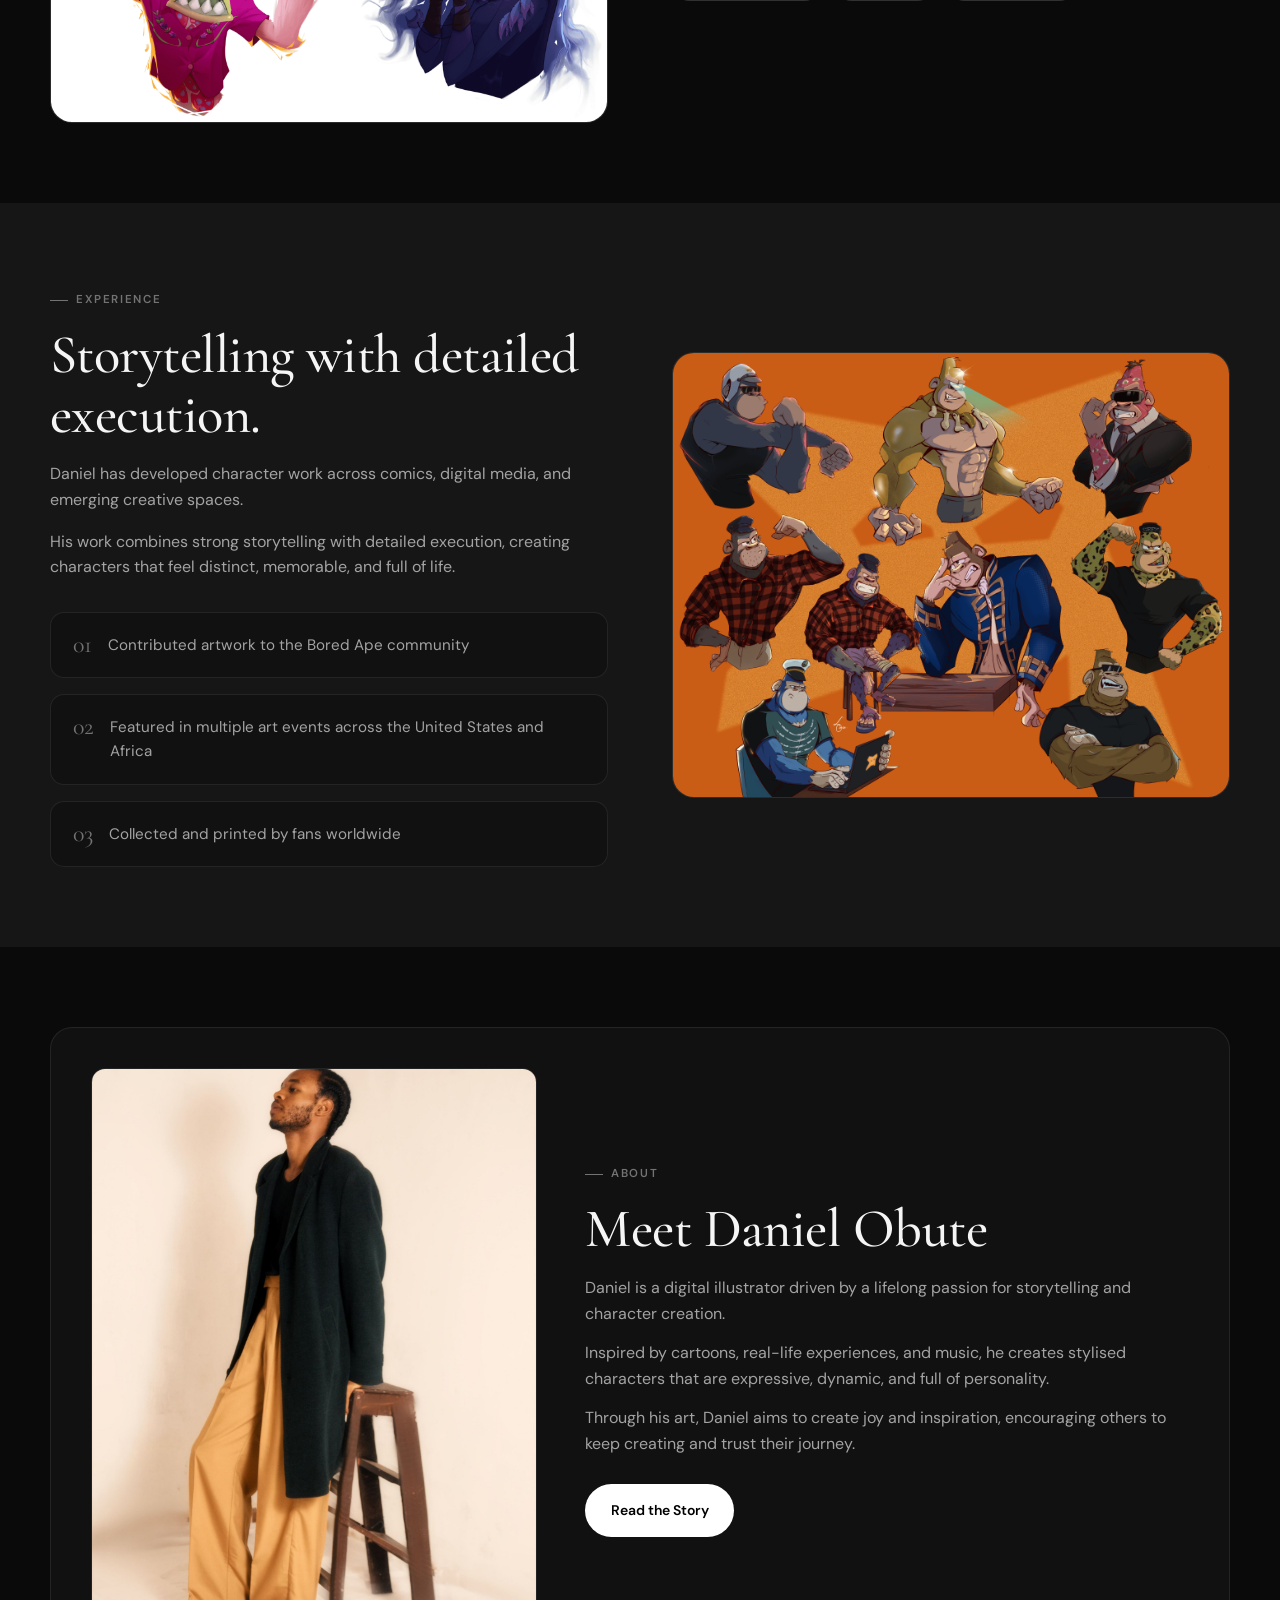
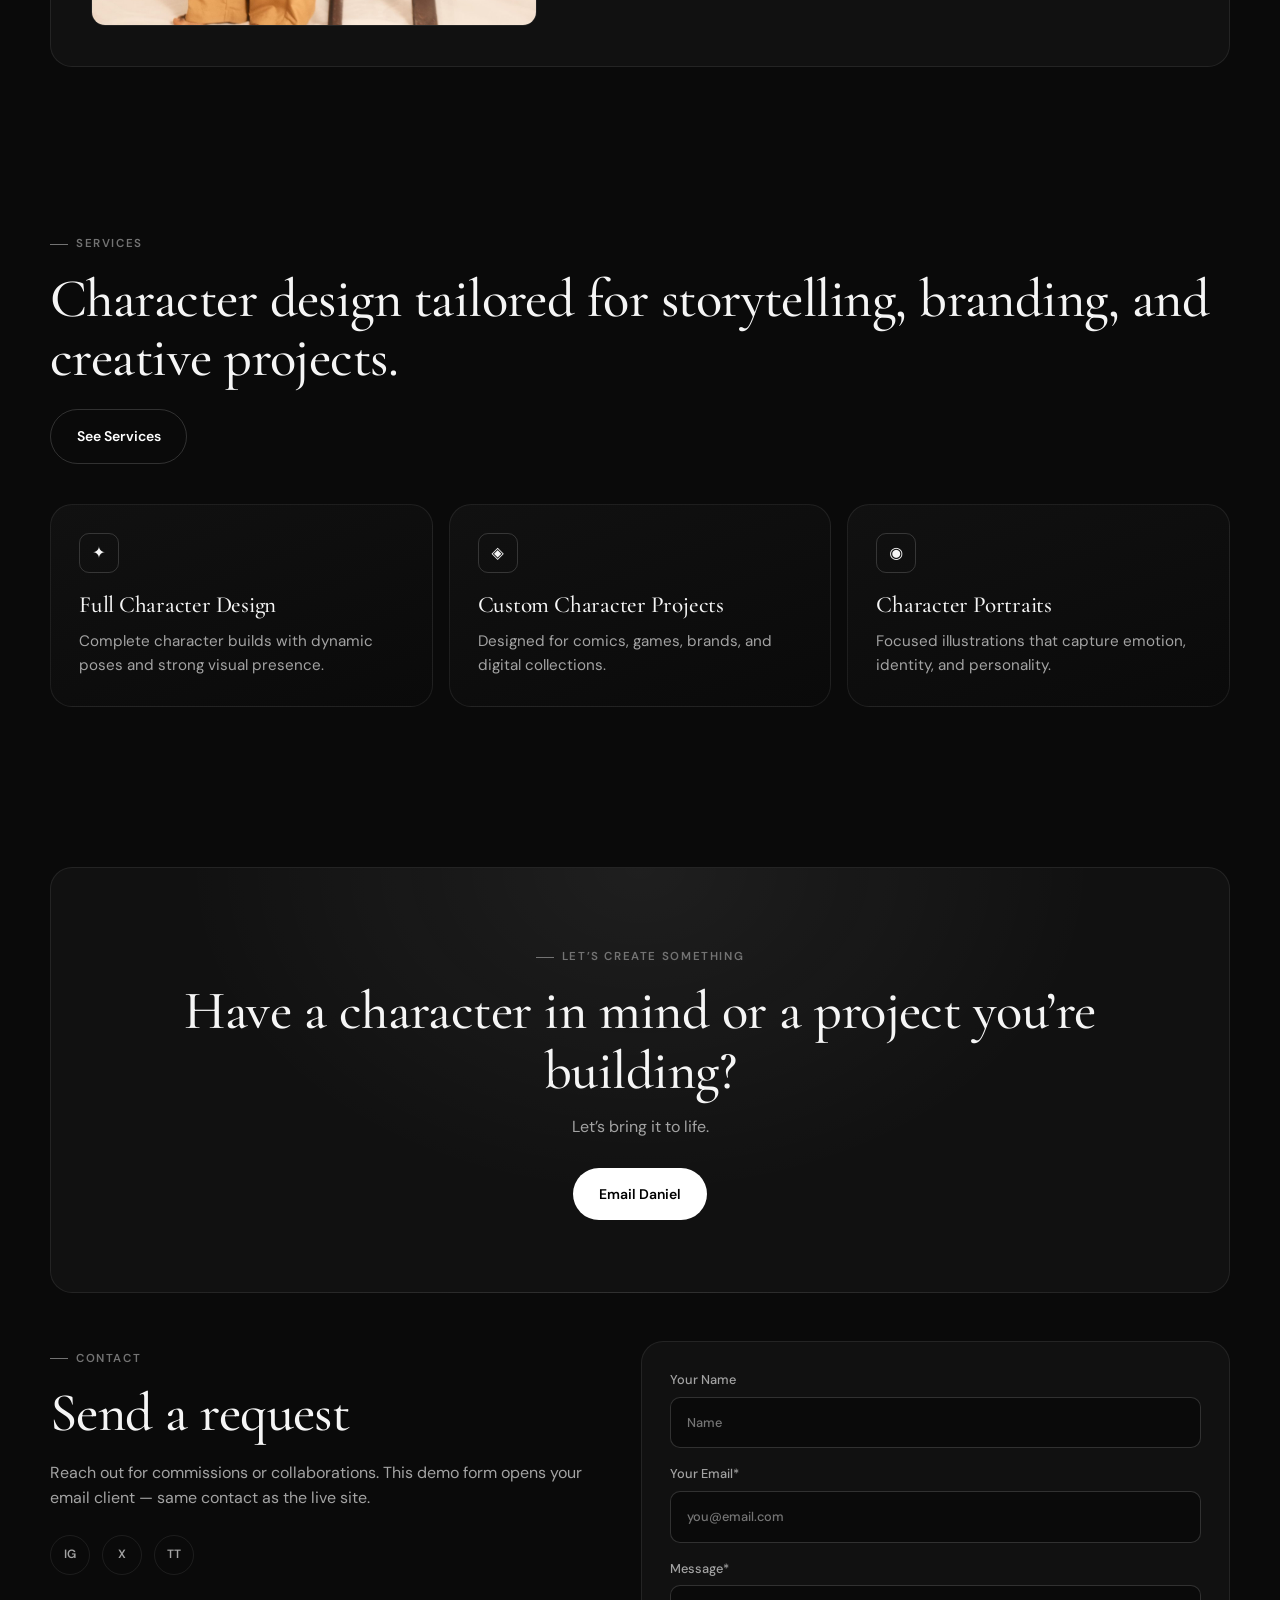
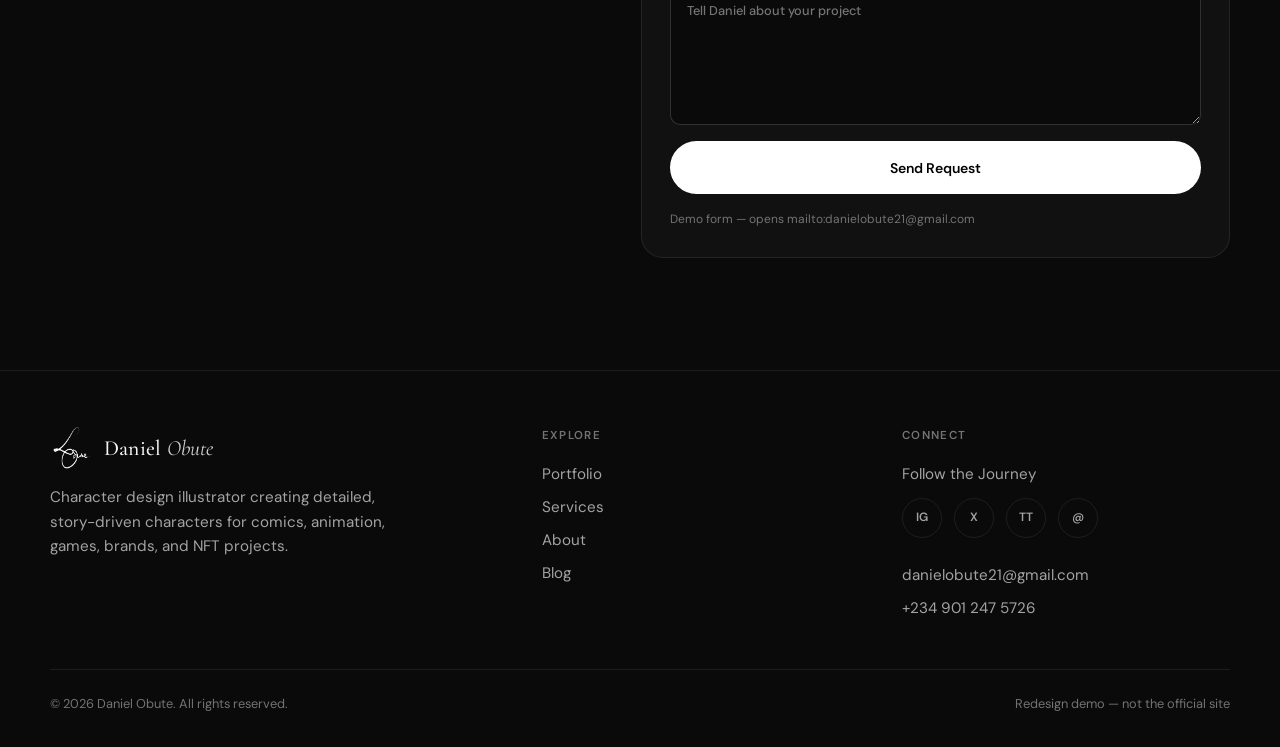
==== commit 0703ee70: "Add crypto-only cart and checkout flow Services Hire & Pay buttons add packages to cart; checkout is" ====
--- a/index.html
+++ b/index.html
@@ -281,6 +281,8 @@
       </div>
     </div>
   </footer>
+  <script src="js/config.js"></script>
+  <script src="js/cart.js"></script>
   <script src="js/main.js"></script>
 </body>
 </html>
--- a/css/styles.css
+++ b/css/styles.css
@@ -733,3 +733,299 @@
 }
 .bg-soft { background: var(--bg-soft); }
 .divider { height: 1px; background: var(--border); border: none; margin: 0; }
+
+/* —— Cart / crypto checkout —— */
+.nav-cart {
+  position: relative;
+  display: none;
+  align-items: center;
+  justify-content: center;
+  width: 42px; height: 42px;
+  border-radius: 50%;
+  border: 1px solid var(--border);
+  color: var(--text-muted);
+  transition: color 0.25s, border-color 0.25s;
+}
+.nav-cart:hover { color: var(--white); border-color: var(--border-strong); }
+.nav-cart .cart-count,
+[data-cart-count] {
+  position: absolute; top: -4px; right: -4px;
+  min-width: 18px; height: 18px; padding: 0 5px;
+  border-radius: 999px;
+  background: var(--white); color: var(--black);
+  font-size: 0.65rem; font-weight: 700;
+  display: grid; place-items: center;
+  line-height: 1;
+}
+.mobile-cart [data-cart-count] {
+  position: static; display: inline-grid; margin-left: 0.35rem;
+}
+@media (min-width: 900px) {
+  .nav-cart { display: inline-flex; }
+}
+
+.cart-toast {
+  position: fixed; bottom: 1.5rem; left: 50%;
+  transform: translateX(-50%) translateY(120%);
+  z-index: 1200;
+  padding: 0.75rem 1.25rem;
+  border-radius: 999px;
+  background: var(--white); color: var(--black);
+  font-size: 0.85rem; font-weight: 600;
+  box-shadow: 0 12px 40px rgba(0,0,0,0.45);
+  transition: transform 0.35s var(--ease);
+  pointer-events: none;
+}
+.cart-toast.show { transform: translateX(-50%) translateY(0); }
+
+.cart-hero .lede { max-width: 36rem; }
+.checkout-steps {
+  display: flex; flex-wrap: wrap; gap: 0.5rem 1.25rem;
+  margin-top: 1.5rem;
+  font-size: 0.8rem; font-weight: 500; color: var(--text-dim);
+}
+.checkout-steps li.active { color: var(--white); }
+.checkout-steps li.active::before {
+  content: "";
+}
+
+.price-pay-note {
+  margin-top: 1rem;
+  font-size: 0.75rem; font-weight: 500;
+  letter-spacing: 0.04em; text-transform: uppercase;
+  color: var(--text-dim);
+}
+.price-actions {
+  display: grid; gap: 0.5rem;
+  margin-top: 1.25rem;
+}
+.price-card .price-actions .btn { margin-top: 0; width: 100%; }
+
+.cart-layout {
+  display: grid; gap: 2rem;
+  padding-bottom: 3rem;
+}
+@media (min-width: 900px) {
+  .cart-layout { grid-template-columns: 1.35fr 0.9fr; gap: 2.5rem; align-items: start; }
+}
+.cart-section-title {
+  font-family: var(--font-sans);
+  font-size: 0.72rem; font-weight: 600;
+  letter-spacing: 0.12em; text-transform: uppercase;
+  color: var(--text-dim); margin-bottom: 1rem;
+}
+.cart-list { display: grid; gap: 0.85rem; }
+.cart-line {
+  display: grid; gap: 1rem;
+  padding: 1.35rem 1.4rem;
+  border: 1px solid var(--border);
+  border-radius: var(--radius-lg);
+  background: var(--bg-elevated);
+}
+@media (min-width: 600px) {
+  .cart-line { grid-template-columns: 1fr auto; align-items: center; }
+}
+.cart-line .tier {
+  font-size: 0.68rem; font-weight: 600;
+  letter-spacing: 0.1em; text-transform: uppercase;
+  color: var(--text-dim);
+}
+.cart-line h3 { font-size: 1.35rem; margin: 0.2rem 0 0.35rem; }
+.cart-line p { color: var(--text-muted); font-size: 0.9rem; }
+.cart-line-meta { display: grid; gap: 0.65rem; justify-items: end; }
+.cart-line-price {
+  font-family: var(--font-display);
+  font-size: 1.6rem;
+}
+.cart-remove {
+  font-size: 0.75rem; color: var(--text-dim);
+  text-decoration: underline; text-underline-offset: 2px;
+}
+.cart-remove:hover { color: var(--white); }
+
+.qty-control {
+  display: inline-flex; align-items: center; gap: 0;
+  border: 1px solid var(--border-strong);
+  border-radius: 999px; overflow: hidden;
+}
+.qty-control button {
+  width: 32px; height: 32px;
+  display: grid; place-items: center;
+  color: var(--text-muted);
+}
+.qty-control button:hover { color: var(--white); background: rgba(255,255,255,0.04); }
+.qty-control input {
+  width: 36px; height: 32px;
+  border: none; background: transparent;
+  color: var(--white); text-align: center;
+  font: inherit; font-size: 0.85rem; font-weight: 600;
+  -moz-appearance: textfield;
+}
+.qty-control input::-webkit-outer-spin-button,
+.qty-control input::-webkit-inner-spin-button { -webkit-appearance: none; margin: 0; }
+
+.checkout-form .btn { width: 100%; }
+.cart-totals {
+  padding: 1rem 0 0.25rem;
+  border-top: 1px solid var(--border);
+  margin-top: 0.25rem;
+}
+.cart-total-row {
+  display: flex; justify-content: space-between; align-items: baseline;
+  font-size: 0.95rem;
+}
+.cart-total-row strong {
+  font-family: var(--font-display);
+  font-size: 1.85rem; font-weight: 500;
+}
+.cart-total-sub { font-size: 0.8rem; color: var(--text-dim); margin-top: 0.25rem; text-align: right; }
+.cart-crypto-note {
+  margin-top: 0.75rem; margin-bottom: 0.5rem;
+  font-size: 0.75rem; color: var(--text-dim);
+}
+
+.crypto-pay { padding-bottom: 3rem; }
+.text-back {
+  font-size: 0.85rem; color: var(--text-muted);
+  margin-bottom: 1.5rem;
+}
+.text-back:hover { color: var(--white); }
+.crypto-grid {
+  display: grid; gap: 1.25rem;
+}
+@media (min-width: 900px) {
+  .crypto-grid { grid-template-columns: 1fr 1.05fr; gap: 1.5rem; align-items: start; }
+}
+.crypto-panel {
+  padding: 1.75rem;
+  border: 1px solid var(--border);
+  border-radius: var(--radius-lg);
+  background: var(--bg-elevated);
+}
+.crypto-amount {
+  font-family: var(--font-display);
+  font-size: clamp(2.5rem, 5vw, 3.4rem);
+  line-height: 1; margin: 0.5rem 0 0.35rem;
+}
+.crypto-amount-sub { color: var(--text-dim); font-size: 0.85rem; }
+.crypto-hint { color: var(--text-muted); font-size: 0.9rem; margin-top: 0.85rem; max-width: 28rem; }
+
+.coin-options { display: grid; gap: 0.65rem; }
+.coin-option {
+  display: flex; align-items: center; gap: 0.85rem;
+  width: 100%; text-align: left;
+  padding: 0.9rem 1rem;
+  border-radius: 12px;
+  border: 1px solid var(--border);
+  background: var(--bg);
+  transition: border-color 0.25s, background 0.25s;
+}
+.coin-option:hover { border-color: var(--border-strong); }
+.coin-option.active {
+  border-color: rgba(255,255,255,0.45);
+  background: linear-gradient(160deg, #1c1c1c, #101010);
+}
+.coin-symbol {
+  width: 44px; height: 44px; border-radius: 50%;
+  display: grid; place-items: center;
+  border: 1px solid var(--border-strong);
+  font-size: 0.7rem; font-weight: 700; letter-spacing: 0.02em;
+  flex-shrink: 0;
+}
+.coin-meta { display: grid; gap: 0.1rem; flex: 1; min-width: 0; }
+.coin-meta strong { font-size: 0.95rem; }
+.coin-meta small { color: var(--text-dim); font-size: 0.75rem; }
+.coin-pref {
+  font-size: 0.65rem; font-weight: 600;
+  letter-spacing: 0.06em; text-transform: uppercase;
+  color: var(--text-muted);
+  padding: 0.25rem 0.5rem;
+  border-radius: 999px;
+  border: 1px solid var(--border);
+}
+
+.demo-wallet-banner {
+  padding: 0.75rem 1rem;
+  margin-bottom: 1.25rem;
+  border-radius: 10px;
+  background: rgba(255, 214, 102, 0.1);
+  border: 1px solid rgba(255, 214, 102, 0.35);
+  color: #f5e6a8;
+  font-size: 0.78rem; line-height: 1.45;
+}
+.demo-wallet-banner code {
+  font-size: 0.72rem;
+  padding: 0.1rem 0.35rem;
+  border-radius: 4px;
+  background: rgba(0,0,0,0.35);
+}
+.wallet-qr-wrap {
+  width: 220px; max-width: 100%;
+  margin: 0 auto 1.25rem;
+  padding: 0.75rem;
+  border-radius: 16px;
+  background: #fff;
+  border: 1px solid var(--border);
+}
+.wallet-qr-wrap img { width: 100%; height: auto; display: block; border-radius: 8px; }
+.wallet-meta .tier { display: inline-block; margin-bottom: 0.35rem; }
+.wallet-note { color: var(--text-muted); font-size: 0.85rem; margin-bottom: 1rem; }
+.wallet-addr-label {
+  display: block;
+  font-size: 0.75rem; font-weight: 500; color: var(--text-dim);
+  margin-bottom: 0.45rem;
+}
+.wallet-addr-row {
+  display: flex; gap: 0.5rem; align-items: stretch;
+  margin-bottom: 1.25rem;
+}
+.wallet-addr {
+  flex: 1; min-width: 0;
+  padding: 0.75rem 0.9rem;
+  border-radius: 10px;
+  border: 1px solid var(--border-strong);
+  background: var(--bg);
+  font-size: 0.72rem; line-height: 1.4;
+  word-break: break-all;
+  color: var(--text);
+}
+.btn-sm { padding: 0.55rem 0.9rem; font-size: 0.75rem; white-space: nowrap; }
+.btn-block { width: 100%; }
+.tx-field { margin-bottom: 1rem; }
+.tx-field label {
+  display: grid; gap: 0.4rem;
+  font-size: 0.8rem; font-weight: 500; color: var(--text-muted);
+}
+.tx-field .optional { font-weight: 400; color: var(--text-dim); }
+.tx-field input {
+  width: 100%;
+  padding: 0.9rem 1rem;
+  border-radius: 10px;
+  border: 1px solid var(--border-strong);
+  background: var(--bg);
+  color: var(--white);
+  font: inherit;
+  outline: none;
+}
+.tx-field input:focus { border-color: rgba(255,255,255,0.4); }
+
+.checkout-success { padding-bottom: 4rem; }
+.success-card {
+  max-width: 520px; margin: 0 auto;
+  text-align: center;
+  padding: 2.5rem 1.75rem;
+  border-radius: var(--radius-lg);
+  border: 1px solid var(--border);
+  background:
+    radial-gradient(ellipse at 50% 0%, rgba(255,255,255,0.07), transparent 55%),
+    var(--bg-elevated);
+}
+.success-icon {
+  width: 52px; height: 52px; margin: 0 auto 1.25rem;
+  border-radius: 50%;
+  border: 1px solid var(--border-strong);
+  display: grid; place-items: center;
+  font-size: 1.25rem;
+}
+.success-card h2 { margin-bottom: 0.65rem; }
+.success-card p { color: var(--text-muted); }
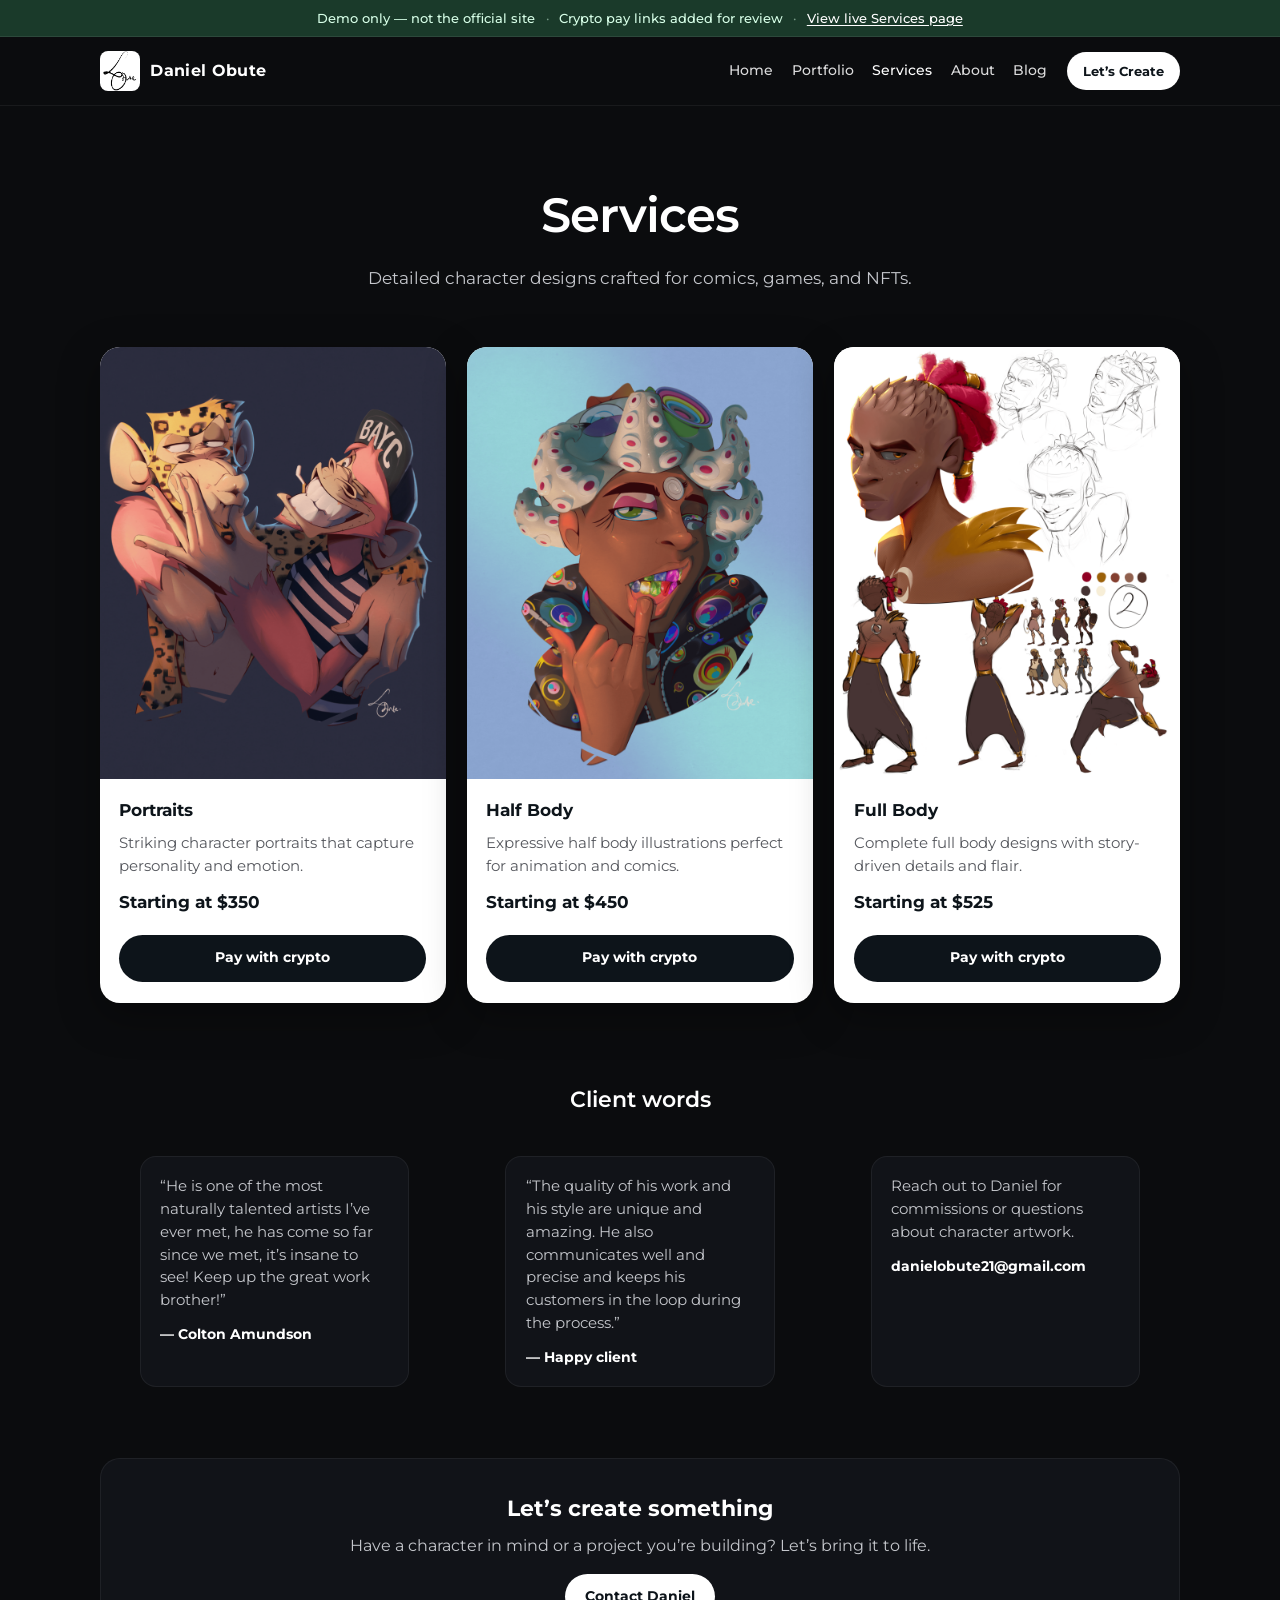
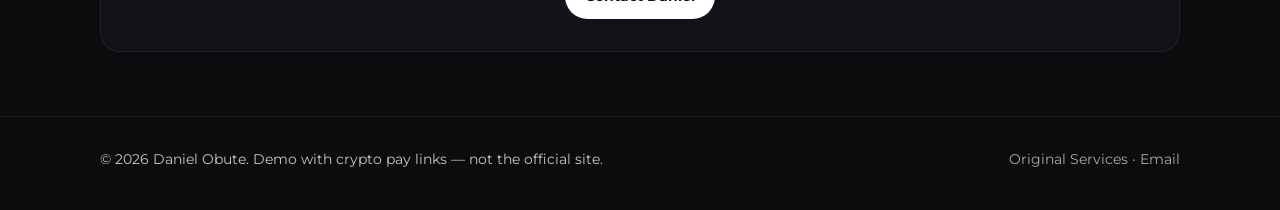
==== commit 062b6680: "Replace premium redesign with original-style Services + crypto pay links Entry page mirrors danielob" ====
--- a/index.html
+++ b/index.html
@@ -3,36 +3,38 @@
 <head>
   <meta charset="utf-8" />
   <meta name="viewport" content="width=device-width, initial-scale=1" />
-  <title>Daniel Obute — Character Design | Portfolio Redesign Demo</title>
-  <meta name="description" content="Premium redesign demo of Daniel Obute / Obute Studios — character design for comics, animation, games, and beyond." />
+  <title>Daniel Obute — Character Illustration Services | Demo</title>
+  <meta name="description" content="Professional character design and illustration for comics, animation, games, and NFT projects by Daniel Obute." />
   <meta name="robots" content="noindex, nofollow" />
   <link rel="icon" href="assets/signature-squ-blk-exMzPNkLRzjNOHaA.png" />
   <link rel="preconnect" href="https://fonts.googleapis.com" />
   <link rel="preconnect" href="https://fonts.gstatic.com" crossorigin />
-  <link href="https://fonts.googleapis.com/css2?family=Cormorant+Garamond:ital,wght@0,400;0,500;0,600;1,400;1,500&family=DM+Sans:ital,opsz,wght@0,9..40,400;0,9..40,500;0,9..40,600;0,9..40,700;1,9..40,400&display=swap" rel="stylesheet" />
-  <link rel="stylesheet" href="css/styles.css" />
+  <link href="https://fonts.googleapis.com/css2?family=Montserrat:wght@400;500;600;700&display=swap" rel="stylesheet" />
+  <link rel="stylesheet" href="css/original.css" />
 </head>
 <body>
   <div class="demo-banner" role="status">
-    <span>Portfolio redesign demo — example for review</span>
+    <span>Demo only — not the official site</span>
     <span class="sep">·</span>
-    <a href="https://danielobute.com" target="_blank" rel="noopener">View live site</a>
+    <span>Crypto pay links added for review</span>
+    <span class="sep">·</span>
+    <a href="https://danielobute.com/services" target="_blank" rel="noopener">View live Services page</a>
   </div>
 
   <header class="site-header">
     <div class="nav-inner">
       <a class="logo" href="index.html" aria-label="Obute Studios home">
-        <img src="assets/signature-squ-blk-exMzPNkLRzjNOHaA.png" alt="Obute Studios logo" width="42" height="42" />
-        <span class="logo-text">Daniel <em>Obute</em></span>
+        <img src="assets/signature-squ-blk-exMzPNkLRzjNOHaA.png" alt="Obute Studios logo" width="40" height="40" />
+        <span>Daniel Obute</span>
       </a>
       <nav class="nav-links" aria-label="Primary">
-        <a href="index.html" class="active">Home</a>
-        <a href="portfolio.html" >Portfolio</a>
-        <a href="services.html" >Services</a>
-        <a href="about.html" >About</a>
-        <a href="blog.html" >Blog</a>
+        <a href="https://danielobute.com/" target="_blank" rel="noopener">Home</a>
+        <a href="https://danielobute.com/portfolio" target="_blank" rel="noopener">Portfolio</a>
+        <a href="index.html" class="active">Services</a>
+        <a href="https://danielobute.com/about" target="_blank" rel="noopener">About</a>
+        <a href="https://danielobute.com/blog" target="_blank" rel="noopener">Blog</a>
       </nav>
-      <a class="nav-cta" href="index.html#contact">Let&rsquo;s Create</a>
+      <a class="nav-cta" href="mailto:danielobute21@gmail.com">Let’s Create</a>
       <button class="menu-toggle" type="button" aria-label="Open menu" aria-expanded="false">
         <span></span><span></span><span></span>
       </button>
@@ -42,247 +44,123 @@
   <div class="mobile-nav" aria-hidden="true">
     <div class="mobile-nav-panel">
       <button class="mobile-nav-close" type="button" aria-label="Close menu">×</button>
-      <a href="index.html">Home</a>
-      <a href="portfolio.html">Portfolio</a>
-      <a href="services.html">Services</a>
-      <a href="about.html">About</a>
-      <a href="blog.html">Blog</a>
-      <a class="mobile-cta" href="index.html#contact">Let&rsquo;s Create</a>
+      <a href="https://danielobute.com/" target="_blank" rel="noopener">Home</a>
+      <a href="https://danielobute.com/portfolio" target="_blank" rel="noopener">Portfolio</a>
+      <a href="index.html">Services</a>
+      <a href="https://danielobute.com/about" target="_blank" rel="noopener">About</a>
+      <a href="https://danielobute.com/blog" target="_blank" rel="noopener">Blog</a>
+      <a class="mobile-cta" href="mailto:danielobute21@gmail.com">Let’s Create</a>
     </div>
   </div>
 
   <main>
-    <section class="hero">
-      <div class="container hero-grid">
-        <div class="reveal">
-          <span class="hero-tag">Obute Studios · Character Illustrator</span>
-          <h1>Daniel Obute</h1>
-          <p class="role">Character Illustrator</p>
-          <p class="lede">Bringing bold, story-driven characters to life for comics, animation, games, and beyond.</p>
-          <p class="muted" style="margin-top:1.25rem;max-width:32rem">Each piece is designed to feel alive, from the first pose to the final detail.</p>
-          <div class="btn-row">
-            <a class="btn btn-primary" href="portfolio.html">See Gallery</a>
-            <a class="btn btn-ghost" href="#contact">Start a Project</a>
-          </div>
-        </div>
-        <div class="hero-visual reveal reveal-delay-2">
-          <img src="assets/bayc-uKXCVYZlTJmMLQkg.jpeg" alt="Featured character artwork by Daniel Obute" width="900" height="1125" />
-          <div class="float-card">Story-driven characters with cinematic presence and bold personality.</div>
+    <section class="services-hero">
+      <div class="container">
+        <h1>Services</h1>
+        <p>Detailed character designs crafted for comics, games, and NFTs.</p>
+      </div>
+    </section>
+
+    <section class="packages" aria-label="Packages">
+      <div class="container">
+        <div class="package-grid">
+
+          <article class="package-card">
+            <div class="art">
+              <img src="assets/bayc-AlmkeHN6AHmTlQeo.png" alt="Character portrait artwork by Daniel Obute" width="600" height="750" />
+            </div>
+            <div class="package-body">
+              <h2>Portraits</h2>
+              <p class="desc">Striking character portraits that capture personality and emotion.</p>
+              <p class="price">Starting at $350</p>
+              <!-- ONLY change vs original: crypto pay link -->
+              <a class="pay-crypto" href="pay.html?package=portraits">Pay with crypto</a>
+            </div>
+          </article>
+
+          <article class="package-card">
+            <div class="art">
+              <img src="assets/rtfkt-oVvI7tODtLYfU550.png" alt="Half body character artwork by Daniel Obute" width="600" height="750" />
+            </div>
+            <div class="package-body">
+              <h2>Half Body</h2>
+              <p class="desc">Expressive half body illustrations perfect for animation and comics.</p>
+              <p class="price">Starting at $450</p>
+              <!-- ONLY change vs original: crypto pay link -->
+              <a class="pay-crypto" href="pay.html?package=half-body">Pay with crypto</a>
+            </div>
+          </article>
+
+          <article class="package-card">
+            <div class="art">
+              <img src="assets/comission-2a-IP8hCoMn7YdR4XL8.png" alt="Full body character artwork by Daniel Obute" width="600" height="750" />
+            </div>
+            <div class="package-body">
+              <h2>Full Body</h2>
+              <p class="desc">Complete full body designs with story-driven details and flair.</p>
+              <p class="price">Starting at $525</p>
+              <!-- ONLY change vs original: crypto pay link -->
+              <a class="pay-crypto" href="pay.html?package=full-body">Pay with crypto</a>
+            </div>
+          </article>
+
         </div>
       </div>
     </section>
 
-    <div class="marquee" aria-hidden="true">
-      <div class="marquee-track">
-        <span>Comics</span><span>Animation</span><span>Games</span><span>Brands</span><span>NFT Projects</span><span>Character Design</span>
-        <span>Comics</span><span>Animation</span><span>Games</span><span>Brands</span><span>NFT Projects</span><span>Character Design</span>
-      </div>
-    </div>
-
-    <section class="section" id="projects">
+    <section class="testimonials">
       <div class="container">
-        <div class="section-head reveal">
-          <div>
-            <span class="eyebrow">Projects</span>
-            <h2>A collection of characters built through story, movement, and personality.</h2>
-          </div>
-          <a class="btn btn-ghost" href="portfolio.html">See Gallery</a>
-        </div>
-
-        <div class="project-grid">
-          <article class="project-card tall reveal">
-            <img src="assets/punk-oFAqyACC28fpmMRw.jpeg" alt="Comic Hero character" />
-            <div class="overlay">
-              <span class="label">Featured</span>
-              <h3>Comic Hero</h3>
-              <p>A bold, expressive character designed for a graphic novel world.</p>
-            </div>
-          </article>
-          <article class="project-card reveal reveal-delay-1">
-            <img src="assets/daniel-2-1Gwg5QsgwYDkcsVp.jpeg" alt="Character series artwork" />
-            <div class="overlay">
-              <span class="label">Series</span>
-              <h3>Character Series</h3>
-              <p>Original and commissioned characters developed across digital and collectible spaces.</p>
-            </div>
-          </article>
-          <article class="project-card reveal reveal-delay-2">
-            <img src="assets/sloothsxglyder-XEU5k24PQ6DCsHek.jpeg" alt="Character commission" />
-            <div class="overlay">
-              <span class="label">Commission</span>
-              <h3>Collectible Worlds</h3>
-              <p>Characters that feel vibrant, slightly surreal, and full of personality.</p>
-            </div>
-          </article>
-        </div>
-
-        <div class="gallery-preview reveal">
-          <a href="portfolio.html"><img src="assets/monke-jK34Ys3BeiCkZhuh.jpeg" alt="Character art" /></a>
-          <a href="portfolio.html"><img src="assets/comission-3-VOu4iOjhDTQTRav0.png" alt="Character art" /></a>
-          <a href="portfolio.html"><img src="assets/bluerai-qsXhsSiEFHLcKeu7.jpeg" alt="Character art" /></a>
-          <a href="portfolio.html"><img src="assets/untitled_artwork8-ZatfZInoZmrAqwly.jpeg" alt="Character art" /></a>
+        <h3>Client words</h3>
+        <div class="quote-grid">
+          <blockquote class="quote">
+            “He is one of the most naturally talented artists I’ve ever met, he has come so far since we met, it’s insane to see! Keep up the great work brother!”
+            <strong>— Colton Amundson</strong>
+          </blockquote>
+          <blockquote class="quote">
+            “The quality of his work and his style are unique and amazing. He also communicates well and precise and keeps his customers in the loop during the process.”
+            <strong>— Happy client</strong>
+          </blockquote>
+          <blockquote class="quote">
+            Reach out to Daniel for commissions or questions about character artwork.
+            <strong><a href="mailto:danielobute21@gmail.com">danielobute21@gmail.com</a></strong>
+          </blockquote>
         </div>
       </div>
     </section>
 
-    <hr class="divider" />
-
-    <section class="section" id="style">
-      <div class="container split">
-        <div class="split-media reveal">
-          <img src="assets/danielsstyle-comp-KuHAY0pomeybvStK.png" alt="Daniel Obute style collage" />
-        </div>
-        <div class="split-body reveal reveal-delay-1">
-          <span class="eyebrow">Style</span>
-          <h2>Stylised design with cinematic storytelling.</h2>
-          <p class="muted">Blending stylised character design with cinematic storytelling, drawing inspiration from modern animation, comic culture, and supernatural themes. Influenced by productions like Spider-Man: Into the Spider-Verse and Sony’s hybrid 2D/3D animation style, his art combines expressive poses, playful energy, and emotional depth with bold lighting and dynamic form.</p>
-          <p class="muted">Inspired by artists like <a href="https://www.beneblen.com/" target="_blank" rel="noopener" style="color:#fff;text-decoration:underline;text-underline-offset:3px">Ben Eblen</a> and <a href="https://loish.net/" target="_blank" rel="noopener" style="color:#fff;text-decoration:underline;text-underline-offset:3px">Loish</a>, Daniel creates characters that feel vibrant, slightly surreal, and full of personality. Balancing clean stylisation with atmosphere, movement, and narrative presence.</p>
-          <div class="links">
-            <span class="chip">Spider-Verse energy</span>
-            <span class="chip">Bold lighting</span>
-            <span class="chip">Expressive poses</span>
-          </div>
-        </div>
-      </div>
-    </section>
-
-    <section class="section bg-soft" id="experience">
-      <div class="container split reverse">
-        <div class="split-media landscape reveal">
-          <img src="assets/geez-08q10t8sSXyzizIz.png" alt="Character artwork showcase" />
-        </div>
-        <div class="split-body reveal reveal-delay-1">
-          <span class="eyebrow">Experience</span>
-          <h2>Storytelling with detailed execution.</h2>
-          <p class="muted">Daniel has developed character work across comics, digital media, and emerging creative spaces.</p>
-          <p class="muted">His work combines strong storytelling with detailed execution, creating characters that feel distinct, memorable, and full of life.</p>
-          <div class="exp-list">
-            <div class="exp-item"><span class="exp-num">01</span><p>Contributed artwork to the Bored Ape community</p></div>
-            <div class="exp-item"><span class="exp-num">02</span><p>Featured in multiple art events across the United States and Africa</p></div>
-            <div class="exp-item"><span class="exp-num">03</span><p>Collected and printed by fans worldwide</p></div>
-          </div>
-        </div>
-      </div>
-    </section>
-
-    <section class="section" id="about-preview">
+    <section class="contact-band">
       <div class="container">
-        <div class="about-band reveal">
-          <div class="portrait">
-            <img src="assets/daniel-3-cUCL9RxXWO0gQXsP.jpeg" alt="Daniel Obute" />
-          </div>
-          <div>
-            <span class="eyebrow">About</span>
-            <h2>Meet Daniel Obute</h2>
-            <p>Daniel is a digital illustrator driven by a lifelong passion for storytelling and character creation.</p>
-            <p>Inspired by cartoons, real-life experiences, and music, he creates stylised characters that are expressive, dynamic, and full of personality.</p>
-            <p>Through his art, Daniel aims to create joy and inspiration, encouraging others to keep creating and trust their journey.</p>
-            <div class="btn-row">
-              <a class="btn btn-primary" href="about.html">Read the Story</a>
-            </div>
-          </div>
-        </div>
-      </div>
-    </section>
-
-    <section class="section" id="services-preview">
-      <div class="container">
-        <div class="section-head reveal">
-          <div>
-            <span class="eyebrow">Services</span>
-            <h2>Character design tailored for storytelling, branding, and creative projects.</h2>
-          </div>
-          <a class="btn btn-ghost" href="services.html">See Services</a>
-        </div>
-        <div class="service-grid">
-          <article class="service-card reveal">
-            <div class="icon">✦</div>
-            <h3>Full Character Design</h3>
-            <p>Complete character builds with dynamic poses and strong visual presence.</p>
-          </article>
-          <article class="service-card reveal reveal-delay-1">
-            <div class="icon">◈</div>
-            <h3>Custom Character Projects</h3>
-            <p>Designed for comics, games, brands, and digital collections.</p>
-          </article>
-          <article class="service-card reveal reveal-delay-2">
-            <div class="icon">◉</div>
-            <h3>Character Portraits</h3>
-            <p>Focused illustrations that capture emotion, identity, and personality.</p>
-          </article>
-        </div>
-      </div>
-    </section>
-
-    <section class="section" id="contact">
-      <div class="container">
-        <div class="cta-block reveal" style="margin-bottom:3rem">
-          <span class="eyebrow" style="justify-content:center">Let&rsquo;s Create Something</span>
-          <h2>Have a character in mind or a project you&rsquo;re building?</h2>
-          <p>Let&rsquo;s bring it to life.</p>
-          <a class="btn btn-primary" href="mailto:danielobute21@gmail.com">Email Daniel</a>
-        </div>
-        <div class="contact-grid">
-          <div class="reveal">
-            <span class="eyebrow">Contact</span>
-            <h2>Send a request</h2>
-            <p class="muted" style="margin-top:1rem">Reach out for commissions or collaborations. This demo form opens your email client — same contact as the live site.</p>
-            <div class="socials" style="margin-top:1.5rem">
-              <a href="https://www.instagram.com/danielobutee" target="_blank" rel="noopener">IG</a>
-              <a href="https://x.com/danielgenius81" target="_blank" rel="noopener">X</a>
-              <a href="https://www.tiktok.com/@danielobutee" target="_blank" rel="noopener">TT</a>
-            </div>
-          </div>
-          <form class="form reveal reveal-delay-1" data-contact>
-            <label>Your Name<input type="text" name="name" placeholder="Name" autocomplete="name" /></label>
-            <label>Your Email*<input type="email" name="email" required placeholder="you@email.com" autocomplete="email" /></label>
-            <label>Message*<textarea name="message" required placeholder="Tell Daniel about your project"></textarea></label>
-            <button class="btn btn-primary" type="submit">Send Request</button>
-            <p class="note">Demo form — opens mailto:danielobute21@gmail.com</p>
-          </form>
+        <div class="contact-card">
+          <h3>Let’s create something</h3>
+          <p>Have a character in mind or a project you’re building? Let’s bring it to life.</p>
+          <a class="mail" href="mailto:danielobute21@gmail.com">Contact Daniel</a>
         </div>
       </div>
     </section>
   </main>
 
   <footer class="site-footer">
-    <div class="container">
-      <div class="footer-grid">
-        <div class="footer-brand">
-          <a class="logo" href="index.html">
-            <img src="assets/signature-squ-blk-exMzPNkLRzjNOHaA.png" alt="" width="42" height="42" />
-            <span class="logo-text">Daniel <em>Obute</em></span>
-          </a>
-          <p>Character design illustrator creating detailed, story-driven characters for comics, animation, games, brands, and NFT projects.</p>
-        </div>
-        <div class="footer-col">
-          <h5>Explore</h5>
-          <a href="portfolio.html">Portfolio</a>
-          <a href="services.html">Services</a>
-          <a href="about.html">About</a>
-          <a href="blog.html">Blog</a>
-        </div>
-        <div class="footer-col">
-          <h5>Connect</h5>
-          <p>Follow the Journey</p>
-          <div class="socials" style="margin-top:0.75rem">
-            <a href="https://www.instagram.com/danielobutee" target="_blank" rel="noopener" aria-label="Instagram">IG</a>
-            <a href="https://x.com/danielgenius81" target="_blank" rel="noopener" aria-label="X">X</a>
-            <a href="https://www.tiktok.com/@danielobutee" target="_blank" rel="noopener" aria-label="TikTok">TT</a>
-            <a href="mailto:danielobute21@gmail.com" aria-label="Email">@</a>
-          </div>
-          <a href="mailto:danielobute21@gmail.com" style="margin-top:1rem">danielobute21@gmail.com</a>
-          <a href="tel:+2349012475726">+234 901 247 5726</a>
-        </div>
-      </div>
-      <div class="footer-bottom">
-        <span>© 2026 Daniel Obute. All rights reserved.</span>
-        <span>Redesign demo — not the official site</span>
-      </div>
+    <div class="container footer-row">
+      <span>© 2026 Daniel Obute. Demo with crypto pay links — not the official site.</span>
+      <span>
+        <a href="https://danielobute.com/services" target="_blank" rel="noopener">Original Services</a>
+        ·
+        <a href="mailto:danielobute21@gmail.com">Email</a>
+      </span>
     </div>
   </footer>
-  <script src="js/config.js"></script>
-  <script src="js/cart.js"></script>
-  <script src="js/main.js"></script>
+
+  <script>
+    (function () {
+      const toggle = document.querySelector(".menu-toggle");
+      const nav = document.querySelector(".mobile-nav");
+      const close = document.querySelector(".mobile-nav-close");
+      function open() { nav.setAttribute("aria-hidden", "false"); toggle.setAttribute("aria-expanded", "true"); }
+      function shut() { nav.setAttribute("aria-hidden", "true"); toggle.setAttribute("aria-expanded", "false"); }
+      toggle?.addEventListener("click", open);
+      close?.addEventListener("click", shut);
+      nav?.addEventListener("click", (e) => { if (e.target === nav) shut(); });
+    })();
+  </script>
 </body>
 </html>
--- a/css/original.css
+++ b/css/original.css
@@ -0,0 +1,309 @@
+/* Matches danielobute.com/services look — minimal clone, not a redesign */
+:root {
+  --bg: #0b0c0e;
+  --bg-soft: #111318;
+  --card: #ffffff;
+  --text: #ffffff;
+  --muted: #c5c7cc;
+  --ink: #0d141a;
+  --ink-muted: #56585e;
+  --radius: 20px;
+  --font: Montserrat, system-ui, -apple-system, Segoe UI, Roboto, sans-serif;
+}
+*, *::before, *::after { box-sizing: border-box; }
+html { scroll-behavior: smooth; }
+body {
+  margin: 0;
+  font-family: var(--font);
+  background: var(--bg);
+  color: var(--text);
+  line-height: 1.55;
+  min-height: 100vh;
+}
+img { max-width: 100%; display: block; }
+a { color: inherit; text-decoration: none; }
+button { font-family: inherit; cursor: pointer; }
+
+.demo-banner {
+  position: sticky; top: 0; z-index: 1000;
+  background: #1a3a2a; color: #d7ffe8;
+  text-align: center; font-size: 13px; font-weight: 500;
+  padding: 8px 12px;
+  border-bottom: 1px solid rgba(255,255,255,.08);
+}
+.demo-banner a { color: #fff; text-decoration: underline; text-underline-offset: 2px; }
+.demo-banner .sep { opacity: .5; margin: 0 .4rem; }
+
+.site-header {
+  background: var(--bg);
+  border-bottom: 1px solid rgba(255,255,255,.06);
+}
+.nav-inner {
+  max-width: 1120px; margin: 0 auto;
+  padding: 14px 20px;
+  display: flex; align-items: center; gap: 1.25rem;
+}
+.logo { display: flex; align-items: center; gap: .65rem; font-weight: 700; letter-spacing: .02em; }
+.logo img { width: 40px; height: 40px; border-radius: 8px; object-fit: cover; background: #fff; }
+.nav-links { display: flex; gap: 1.15rem; margin-left: auto; font-size: 14px; font-weight: 500; }
+.nav-links a { opacity: .85; }
+.nav-links a:hover, .nav-links a.active { opacity: 1; }
+.nav-cta {
+  display: inline-flex; align-items: center;
+  background: #fff; color: #0d141a;
+  font-size: 13px; font-weight: 700;
+  padding: .55rem 1rem; border-radius: 999px;
+}
+.menu-toggle {
+  display: none; background: none; border: 0; padding: 6px; margin-left: auto;
+}
+.menu-toggle span {
+  display: block; width: 22px; height: 2px; background: #fff; margin: 5px 0;
+}
+.mobile-nav { display: none; }
+@media (max-width: 800px) {
+  .nav-links, .nav-cta { display: none; }
+  .menu-toggle { display: block; }
+  .mobile-nav[aria-hidden="false"] {
+    display: block; position: fixed; inset: 0; z-index: 999;
+    background: rgba(0,0,0,.55);
+  }
+  .mobile-nav-panel {
+    background: #111; width: min(300px, 86vw); height: 100%;
+    margin-left: auto; padding: 1.25rem; display: flex; flex-direction: column; gap: 1rem;
+  }
+  .mobile-nav-close { align-self: flex-end; background: none; border: 0; color: #fff; font-size: 1.75rem; }
+  .mobile-cta {
+    margin-top: auto; text-align: center; background: #fff; color: #0d141a;
+    font-weight: 700; padding: .75rem; border-radius: 999px;
+  }
+}
+
+.container { max-width: 1120px; margin: 0 auto; padding: 0 20px; }
+
+.services-hero {
+  padding: 4.5rem 0 2rem;
+  text-align: center;
+}
+.services-hero h1 {
+  margin: 0 0 .75rem;
+  font-size: clamp(2rem, 5vw, 3rem);
+  font-weight: 600;
+  letter-spacing: -.02em;
+}
+.services-hero p {
+  margin: 0 auto;
+  max-width: 34rem;
+  color: var(--muted);
+  font-size: 1.05rem;
+}
+
+.packages {
+  padding: 1.5rem 0 4rem;
+}
+.package-grid {
+  display: grid;
+  grid-template-columns: repeat(3, 1fr);
+  gap: 1.35rem;
+}
+@media (max-width: 900px) {
+  .package-grid { grid-template-columns: 1fr; max-width: 420px; margin: 0 auto; }
+}
+
+.package-card {
+  background: var(--card);
+  color: var(--ink);
+  border-radius: var(--radius);
+  overflow: hidden;
+  display: flex; flex-direction: column;
+  box-shadow: 0 12px 40px rgba(0,0,0,.35);
+}
+.package-card .art {
+  aspect-ratio: 4 / 5;
+  overflow: hidden;
+  background: #e8e8ea;
+}
+.package-card .art img {
+  width: 100%; height: 100%;
+  object-fit: cover;
+}
+.package-body {
+  padding: 1.15rem 1.2rem 1.35rem;
+  display: flex; flex-direction: column; gap: .55rem; flex: 1;
+}
+.package-body h2 {
+  margin: 0;
+  font-size: 1.05rem;
+  font-weight: 700;
+  color: var(--ink);
+}
+.package-body .desc {
+  margin: 0;
+  color: var(--ink-muted);
+  font-size: .92rem;
+  flex: 1;
+}
+.package-body .price {
+  margin: .15rem 0 .35rem;
+  font-size: 1.05rem;
+  font-weight: 700;
+  color: var(--ink);
+}
+.pay-crypto {
+  display: inline-flex; align-items: center; justify-content: center;
+  width: 100%;
+  margin-top: .35rem;
+  background: #0d141a; color: #fff;
+  border: 0; border-radius: 999px;
+  font-size: 14px; font-weight: 700;
+  padding: .8rem 1rem;
+  text-align: center;
+  transition: background .15s ease, transform .1s ease;
+}
+.pay-crypto:hover { background: #1c2730; }
+.pay-crypto:active { transform: scale(.99); }
+.pay-crypto small {
+  display: block; font-weight: 500; opacity: .75; font-size: 11px; margin-top: 2px;
+}
+
+.testimonials {
+  padding: 1rem 0 3.5rem;
+}
+.testimonials h3 {
+  text-align: center; font-weight: 600; margin: 0 0 1.5rem; font-size: 1.35rem;
+}
+.quote-grid {
+  display: grid; grid-template-columns: repeat(3, 1fr); gap: 1rem;
+}
+@media (max-width: 900px) { .quote-grid { grid-template-columns: 1fr; } }
+.quote {
+  background: var(--bg-soft);
+  border: 1px solid rgba(255,255,255,.06);
+  border-radius: 16px;
+  padding: 1.15rem 1.2rem;
+  color: var(--muted);
+  font-size: .92rem;
+}
+.quote strong { color: #fff; display: block; margin-top: .75rem; font-size: .85rem; }
+
+.contact-band {
+  padding: 0 0 4rem;
+}
+.contact-card {
+  background: var(--bg-soft);
+  border-radius: 20px;
+  padding: 2rem 1.5rem;
+  text-align: center;
+  border: 1px solid rgba(255,255,255,.06);
+}
+.contact-card h3 { margin: 0 0 .5rem; font-size: 1.4rem; }
+.contact-card p { margin: 0 0 1rem; color: var(--muted); }
+.contact-card a.mail {
+  display: inline-flex; background: #fff; color: #0d141a;
+  font-weight: 700; padding: .7rem 1.25rem; border-radius: 999px; font-size: 14px;
+}
+
+.site-footer {
+  border-top: 1px solid rgba(255,255,255,.06);
+  padding: 2rem 0 2.5rem;
+  color: var(--muted);
+  font-size: .85rem;
+}
+.footer-row {
+  display: flex; flex-wrap: wrap; gap: 1rem; justify-content: space-between; align-items: center;
+}
+.footer-row a { opacity: .85; }
+.footer-row a:hover { opacity: 1; }
+
+/* Crypto checkout page — same dark look */
+.pay-page { padding: 2.5rem 0 4rem; }
+.pay-page h1 { margin: 0 0 .35rem; font-size: 1.75rem; font-weight: 600; }
+.pay-lede { color: var(--muted); margin: 0 0 1.5rem; }
+.pay-card {
+  background: #fff; color: #0d141a; border-radius: 20px;
+  padding: 1.5rem; max-width: 720px;
+}
+.pay-summary {
+  display: flex; gap: 1rem; align-items: center;
+  padding-bottom: 1.15rem; margin-bottom: 1.15rem;
+  border-bottom: 1px solid #e8e9ec;
+}
+.pay-summary img {
+  width: 72px; height: 90px; object-fit: cover; border-radius: 10px;
+}
+.pay-summary h2 { margin: 0; font-size: 1.1rem; }
+.pay-summary .amt { font-size: 1.35rem; font-weight: 700; margin-top: .25rem; }
+.pay-summary .sub { color: #56585e; font-size: .85rem; }
+
+.coin-options { display: grid; gap: .55rem; margin: .75rem 0 1.25rem; }
+.coin-option {
+  display: flex; align-items: center; gap: .75rem;
+  width: 100%; text-align: left;
+  background: #f4f5f7; border: 2px solid transparent;
+  border-radius: 12px; padding: .7rem .85rem; color: #0d141a;
+}
+.coin-option.active { border-color: #0d141a; background: #fff; }
+.coin-symbol {
+  width: 40px; height: 40px; border-radius: 50%;
+  background: #0d141a; color: #fff;
+  display: grid; place-items: center; font-size: 11px; font-weight: 700;
+}
+.coin-meta { display: flex; flex-direction: column; flex: 1; }
+.coin-meta small { color: #56585e; }
+.coin-pref { font-size: 11px; font-weight: 700; color: #1a7a45; }
+
+.wallet-qr-wrap {
+  display: flex; justify-content: center; margin: 1rem 0;
+  background: #f4f5f7; border-radius: 12px; padding: 1rem;
+}
+.wallet-addr-row {
+  display: flex; gap: .5rem; align-items: stretch; flex-wrap: wrap;
+}
+.wallet-addr {
+  flex: 1; min-width: 0; word-break: break-all;
+  background: #f4f5f7; border-radius: 10px; padding: .7rem .85rem;
+  font-size: 12px;
+}
+.btn {
+  display: inline-flex; align-items: center; justify-content: center;
+  border-radius: 999px; border: 0; font-weight: 700; font-size: 14px;
+  padding: .75rem 1.15rem; cursor: pointer;
+}
+.btn-primary { background: #0d141a; color: #fff; }
+.btn-ghost { background: #f4f5f7; color: #0d141a; }
+.btn-sm { padding: .55rem .9rem; font-size: 13px; }
+.btn-block { width: 100%; }
+.demo-wallet-banner {
+  background: #fff6d8; color: #5c4a00; border-radius: 10px;
+  padding: .75rem .9rem; font-size: 13px; margin-bottom: 1rem;
+}
+.demo-wallet-banner code { font-size: 12px; }
+.tx-field label, .checkout-form label {
+  display: block; font-size: 13px; font-weight: 600; margin-bottom: .85rem;
+}
+.tx-field input, .checkout-form input, .checkout-form textarea {
+  display: block; width: 100%; margin-top: .35rem;
+  border: 1px solid #d8dae0; border-radius: 10px;
+  padding: .65rem .75rem; font: inherit; color: #0d141a;
+}
+.checkout-form textarea { min-height: 80px; resize: vertical; }
+.text-back {
+  background: none; border: 0; color: var(--muted); padding: 0; margin-bottom: 1rem; font-size: 14px;
+}
+.text-back:hover { color: #fff; }
+.optional { font-weight: 500; color: #888; }
+.success-card { text-align: center; padding: 1rem 0; }
+.success-card h2 { margin: .5rem 0; }
+.cart-toast {
+  position: fixed; bottom: 24px; left: 50%; transform: translateX(-50%) translateY(20px);
+  background: #fff; color: #0d141a; padding: .7rem 1.1rem; border-radius: 999px;
+  font-size: 13px; font-weight: 600; opacity: 0; pointer-events: none;
+  transition: .2s ease; z-index: 2000; box-shadow: 0 8px 30px rgba(0,0,0,.25);
+}
+.cart-toast.show { opacity: 1; transform: translateX(-50%) translateY(0); }
+.checkout-steps {
+  display: flex; gap: .75rem; list-style: none; padding: 0; margin: 0 0 1.5rem;
+  font-size: 13px; color: var(--muted); flex-wrap: wrap;
+}
+.checkout-steps .active { color: #fff; font-weight: 700; }
+.pay-hint { color: #56585e; font-size: .9rem; margin: 0 0 1rem; }
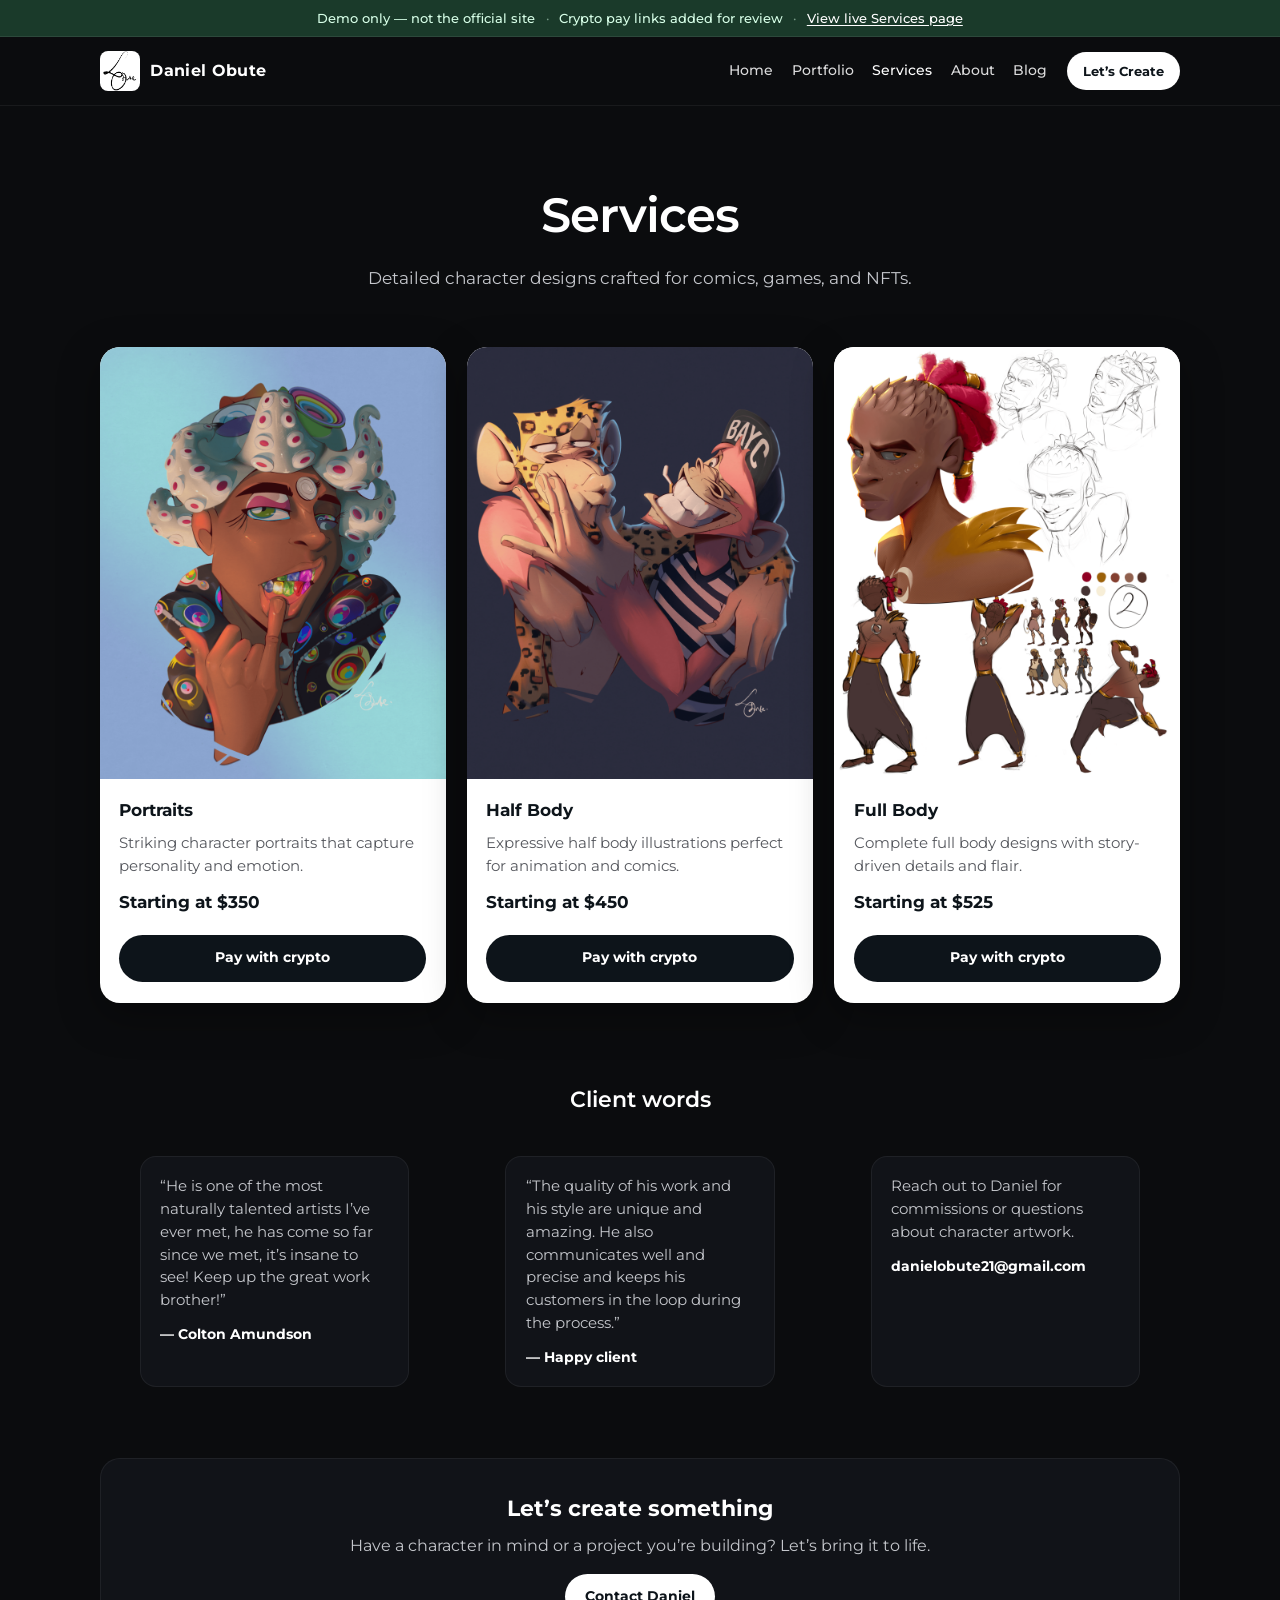
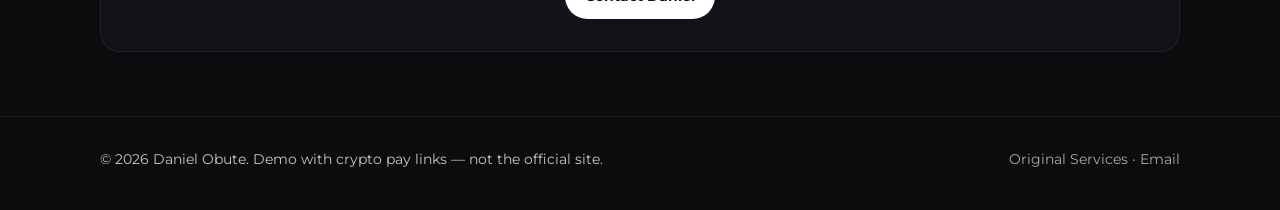
==== commit 7aa68f22: "Swap Portraits and Half Body package images" ====
--- a/index.html
+++ b/index.html
@@ -67,7 +67,7 @@
 
           <article class="package-card">
             <div class="art">
-              <img src="assets/bayc-AlmkeHN6AHmTlQeo.png" alt="Character portrait artwork by Daniel Obute" width="600" height="750" />
+              <img src="assets/rtfkt-oVvI7tODtLYfU550.png" alt="Character portrait artwork by Daniel Obute" width="600" height="750" />
             </div>
             <div class="package-body">
               <h2>Portraits</h2>
@@ -80,7 +80,7 @@
 
           <article class="package-card">
             <div class="art">
-              <img src="assets/rtfkt-oVvI7tODtLYfU550.png" alt="Half body character artwork by Daniel Obute" width="600" height="750" />
+              <img src="assets/bayc-AlmkeHN6AHmTlQeo.png" alt="Half body character artwork by Daniel Obute" width="600" height="750" />
             </div>
             <div class="package-body">
               <h2>Half Body</h2>
